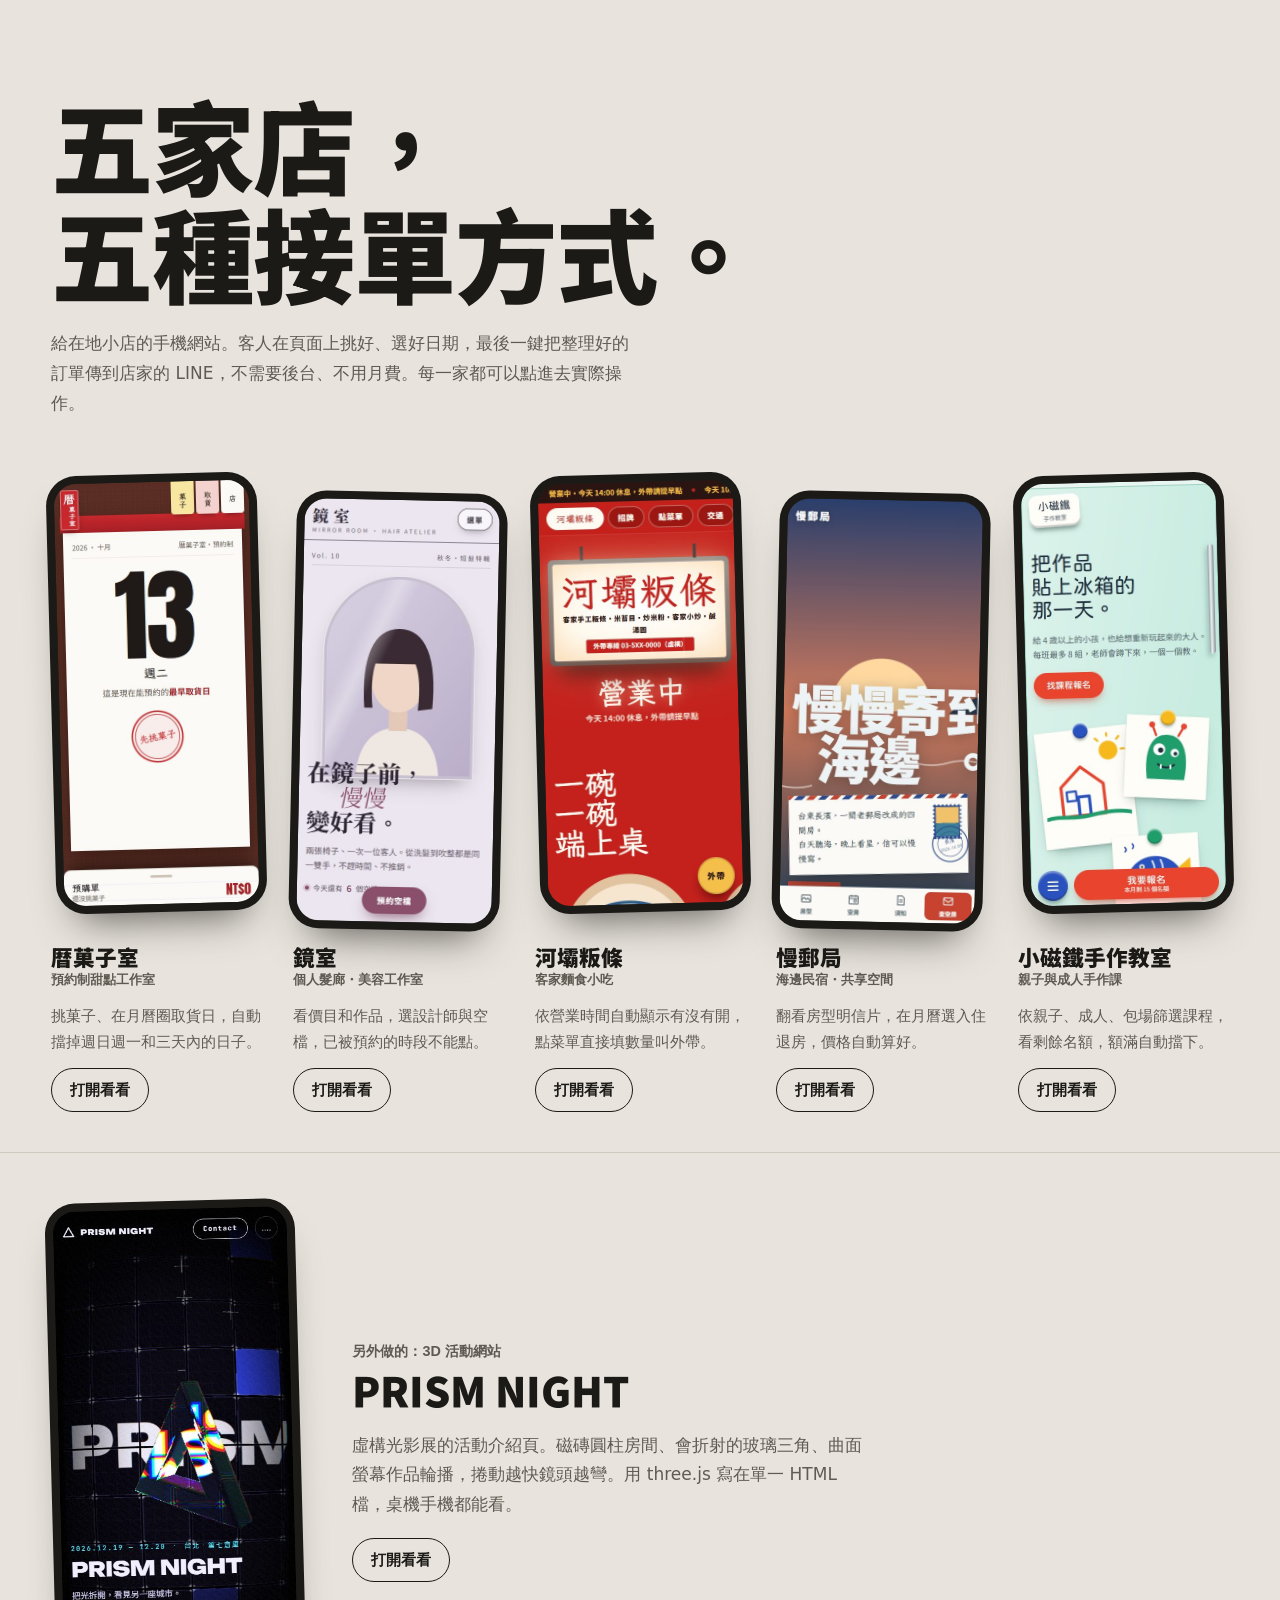
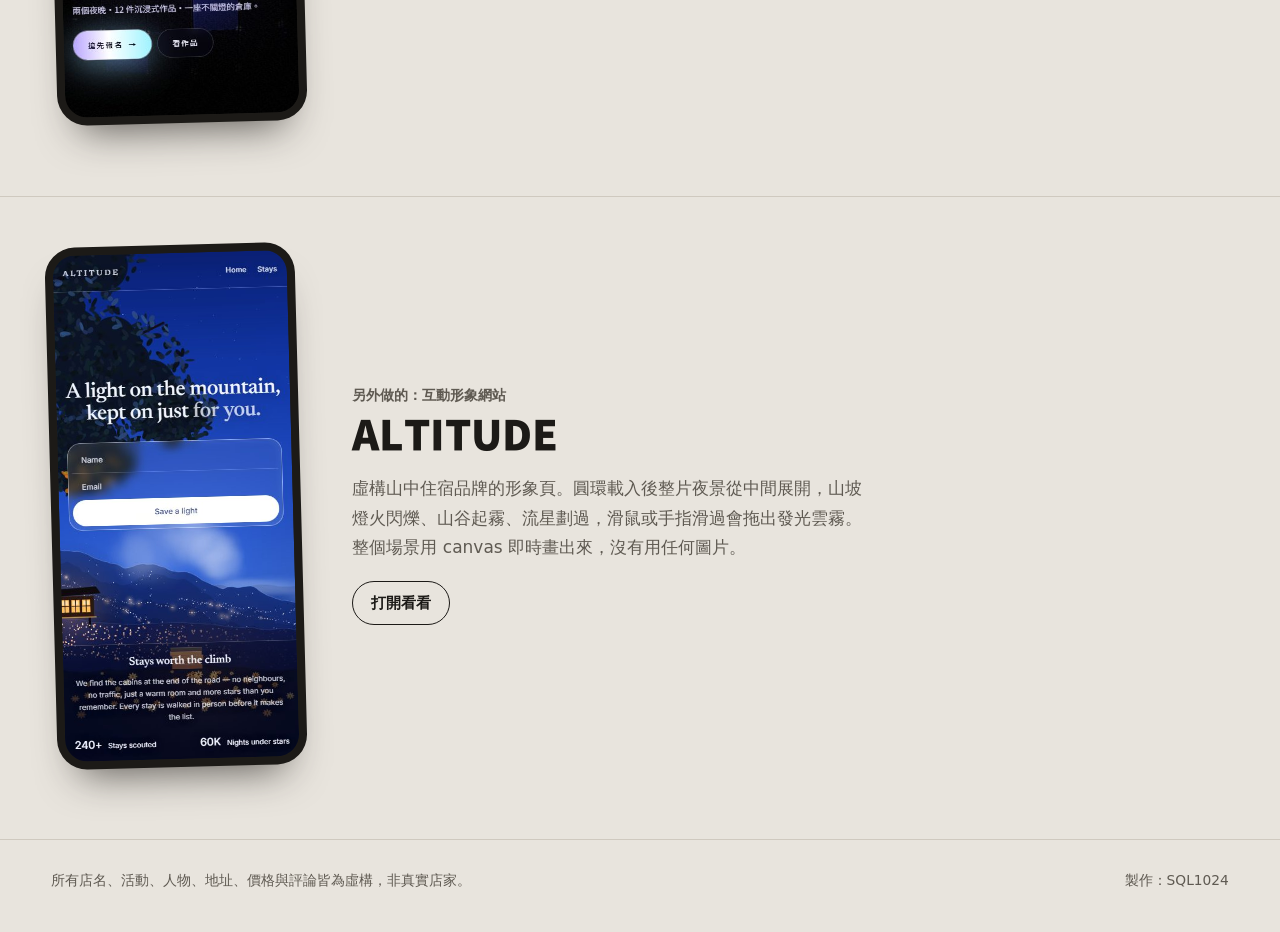
==== index.html @ cd65bedf "List ALTITUDE in portfolio and README Co-Authored-By: Claude Opus 5.5 <noreply@anthropic.com>" ====
<!doctype html>
<html lang="zh-Hant-TW">
<head>
<meta charset="utf-8">
<meta name="viewport" content="width=device-width, initial-scale=1, viewport-fit=cover">
<title>小店網站範例｜SQL1024</title>
<meta name="description" content="五家虛構小店的手機網站範例：甜點預購、髮廊預約、小吃外帶、民宿訂房、手作報名，最後都接到 LINE。">
<meta name="theme-color" content="#e8e4dd">
<link rel="preconnect" href="https://fonts.googleapis.com">
<link rel="preconnect" href="https://fonts.gstatic.com" crossorigin>
<link href="https://fonts.googleapis.com/css2?family=Chiron+Hei+HK:wght@500;900&family=Noto+Sans+TC:wght@400;700&display=swap" rel="stylesheet">
<style>
  :root { --desk: #e8e4dd; --ink: #1c1a17; --soft: #5f5a52; --line: #cfc9bf; --gutter: clamp(16px, 4vw, 56px); }
  [hidden] { display: none !important; }
  *, *::before, *::after { box-sizing: border-box; }
  html { -webkit-text-size-adjust: 100%; }
  body { margin: 0; background: var(--desk); color: var(--ink); font: clamp(15px, 1rem + .15vw, 17px)/1.75 "Noto Sans TC", system-ui, sans-serif; overflow-x: hidden; }
  ::selection { background: var(--ink); color: var(--desk); }
  :focus-visible { outline: 3px solid var(--ink); outline-offset: 4px; }
  header { padding: clamp(40px, 8vw, 96px) var(--gutter) clamp(28px, 4vw, 48px); max-width: 1400px; margin: 0 auto; }
  h1 { font-family: "Chiron Hei HK", "Noto Sans TC", sans-serif; font-weight: 900; font-size: clamp(2.6rem, 9vw, 6.4rem); line-height: 1.05; margin: 0; letter-spacing: -.01em; text-wrap: balance; }
  header p { margin: 18px 0 0; max-width: 34em; color: var(--soft); }
  .row { list-style: none; margin: 0; padding: 8px var(--gutter) 40px; display: flex; gap: clamp(18px, 2.4vw, 32px); overflow-x: auto; scroll-snap-type: x mandatory; scroll-padding-inline: var(--gutter); overscroll-behavior-x: contain; scrollbar-width: thin; scrollbar-color: var(--soft) transparent; }
  @media (min-width: 1240px) { .row { max-width: 1400px; margin: 0 auto; overflow: visible; } }
  .shop { flex: 0 0 min(72vw, 250px); scroll-snap-align: start; display: grid; gap: 14px; align-content: start; }
  @media (min-width: 1240px) { .shop { flex: 1 1 0; } }
  .phone { display: block; border-radius: 30px; padding: 8px; background: var(--ink); box-shadow: 0 26px 40px -22px rgba(28,26,23,.7); transition: transform .5s cubic-bezier(.16,1,.3,1); }
  .phone img { display: block; width: 100%; height: auto; aspect-ratio: 390 / 844; border-radius: 22px; }
  .shop:nth-child(odd) .phone { transform: rotate(-1.5deg); }
  .shop:nth-child(even) .phone { transform: rotate(1.2deg) translateY(18px); }
  .phone:hover, .phone:focus-visible { transform: rotate(0) translateY(-6px); }
  .shop h2 { font-family: "Chiron Hei HK", "Noto Sans TC", sans-serif; font-weight: 900; font-size: 1.35rem; margin: 18px 0 0; line-height: 1.3; }
  .shop h2 small { display: block; font-family: "Noto Sans TC", sans-serif; font-weight: 700; font-size: .8rem; color: var(--soft); }
  .shop p { margin: 0; color: var(--soft); font-size: .92rem; }
  .open { justify-self: start; min-height: 44px; display: inline-flex; align-items: center; padding: 0 18px; border-radius: 999px; border: 1.5px solid var(--ink); color: var(--ink); text-decoration: none; font-weight: 700; font-size: .92rem; transition: background-color .2s, color .2s; }
  .open:hover { background: var(--ink); color: var(--desk); }
  .extra { max-width: 1400px; margin: 0 auto; padding: clamp(24px, 4vw, 48px) var(--gutter) clamp(40px, 6vw, 72px); border-top: 1px solid var(--line); display: grid; grid-template-columns: min(72vw, 250px) 1fr; gap: clamp(20px, 4vw, 56px); align-items: center; }
  .extra .phone { transform: rotate(-1.5deg); }
  .extra h2 { font-family: "Chiron Hei HK", "Noto Sans TC", sans-serif; font-weight: 900; font-size: clamp(1.6rem, 4vw, 2.6rem); line-height: 1.2; margin: 0 0 14px; }
  .extra h2 small { display: block; font-family: "Noto Sans TC", sans-serif; font-weight: 700; font-size: .9rem; color: var(--soft); margin-bottom: 6px; }
  .extra p { margin: 0 0 18px; max-width: 30em; color: var(--soft); }
  @media (max-width: 640px) { .extra { grid-template-columns: 1fr; } .extra .phone { max-width: 250px; } }
  footer { max-width: 1400px; margin: 0 auto; padding: 28px var(--gutter) 40px; border-top: 1px solid var(--line); display: flex; flex-wrap: wrap; justify-content: space-between; gap: 8px 24px; color: var(--soft); font-size: .86rem; }
  @media (prefers-reduced-motion: reduce) { .phone { transition: none; } }
</style>
</head>
<body>
<header>
  <h1>五家店，<br>五種接單方式。</h1>
  <p>給在地小店的手機網站。客人在頁面上挑好、選好日期，最後一鍵把整理好的訂單傳到店家的 LINE，不需要後台、不用月費。每一家都可以點進去實際操作。</p>
</header>

<main>
  <ul class="row">
    <li class="shop">
      <a class="phone" href="01-dessert/" aria-label="打開 暦菓子室 甜點預購"><img src="assets/01-dessert.jpg" alt="暦菓子室手機版首頁：撕頁日曆上寫著最早可取貨日" width="390" height="844" loading="lazy"></a>
      <h2>暦菓子室<small>預約制甜點工作室</small></h2>
      <p>挑菓子、在月曆圈取貨日，自動擋掉週日週一和三天內的日子。</p>
      <a class="open" href="01-dessert/">打開看看</a>
    </li>
    <li class="shop">
      <a class="phone" href="02-salon/" aria-label="打開 鏡室 髮廊預約"><img src="assets/02-salon.jpg" alt="鏡室手機版首頁：拱形鏡框裡的髮型插畫與宋體標題" width="390" height="844" loading="lazy"></a>
      <h2>鏡室<small>個人髮廊・美容工作室</small></h2>
      <p>看價目和作品，選設計師與空檔，已被預約的時段不能點。</p>
      <a class="open" href="02-salon/">打開看看</a>
    </li>
    <li class="shop">
      <a class="phone" href="03-hakka-noodles/" aria-label="打開 河壩粄條 小吃外帶"><img src="assets/03-hakka-noodles.jpg" alt="河壩粄條手機版首頁：燈箱招牌與大大的營業中" width="390" height="844" loading="lazy"></a>
      <h2>河壩粄條<small>客家麵食小吃</small></h2>
      <p>依營業時間自動顯示有沒有開，點菜單直接填數量叫外帶。</p>
      <a class="open" href="03-hakka-noodles/">打開看看</a>
    </li>
    <li class="shop">
      <a class="phone" href="04-guesthouse/" aria-label="打開 慢郵局 民宿訂房"><img src="assets/04-guesthouse.jpg" alt="慢郵局手機版首頁：海邊黃昏與巨大的標題字" width="390" height="844" loading="lazy"></a>
      <h2>慢郵局<small>海邊民宿・共享空間</small></h2>
      <p>翻看房型明信片，在月曆選入住退房，價格自動算好。</p>
      <a class="open" href="04-guesthouse/">打開看看</a>
    </li>
    <li class="shop">
      <a class="phone" href="05-craft-studio/" aria-label="打開 小磁鐵手作教室 課程報名"><img src="assets/05-craft-studio.jpg" alt="小磁鐵手作教室手機版首頁：冰箱門上的小孩畫作" width="390" height="844" loading="lazy"></a>
      <h2>小磁鐵手作教室<small>親子與成人手作課</small></h2>
      <p>依親子、成人、包場篩選課程，看剩餘名額，額滿自動擋下。</p>
      <a class="open" href="05-craft-studio/">打開看看</a>
    </li>
  </ul>
  <section class="extra">
    <a class="phone" href="06-prism-night/" aria-label="打開 PRISM NIGHT 3D 活動網站"><img src="assets/06-prism-night.jpg" alt="PRISM NIGHT 手機版首頁：磁磚牆上的巨大 PRISM 字與玻璃三角" width="390" height="844" loading="lazy"></a>
    <div>
      <h2><small>另外做的：3D 活動網站</small>PRISM NIGHT</h2>
      <p>虛構光影展的活動介紹頁。磁磚圓柱房間、會折射的玻璃三角、曲面螢幕作品輪播，捲動越快鏡頭越彎。用 three.js 寫在單一 HTML 檔，桌機手機都能看。</p>
      <a class="open" href="06-prism-night/">打開看看</a>
    </div>
  </section>
  <section class="extra">
    <a class="phone" href="07-altitude/" aria-label="打開 ALTITUDE 山中住宿網站"><img src="assets/07-altitude.jpg" alt="ALTITUDE 手機版首頁：藍色夜空下的群山、樹下亮燈的小木屋與襯線大標" width="390" height="844" loading="lazy"></a>
    <div>
      <h2><small>另外做的：互動形象網站</small>ALTITUDE</h2>
      <p>虛構山中住宿品牌的形象頁。圓環載入後整片夜景從中間展開，山坡燈火閃爍、山谷起霧、流星劃過，滑鼠或手指滑過會拖出發光雲霧。整個場景用 canvas 即時畫出來，沒有用任何圖片。</p>
      <a class="open" href="07-altitude/">打開看看</a>
    </div>
  </section>
</main>

<footer>
  <span>所有店名、活動、人物、地址、價格與評論皆為虛構，非真實店家。</span>
  <span>製作：SQL1024</span>
</footer>
</body>
</html>
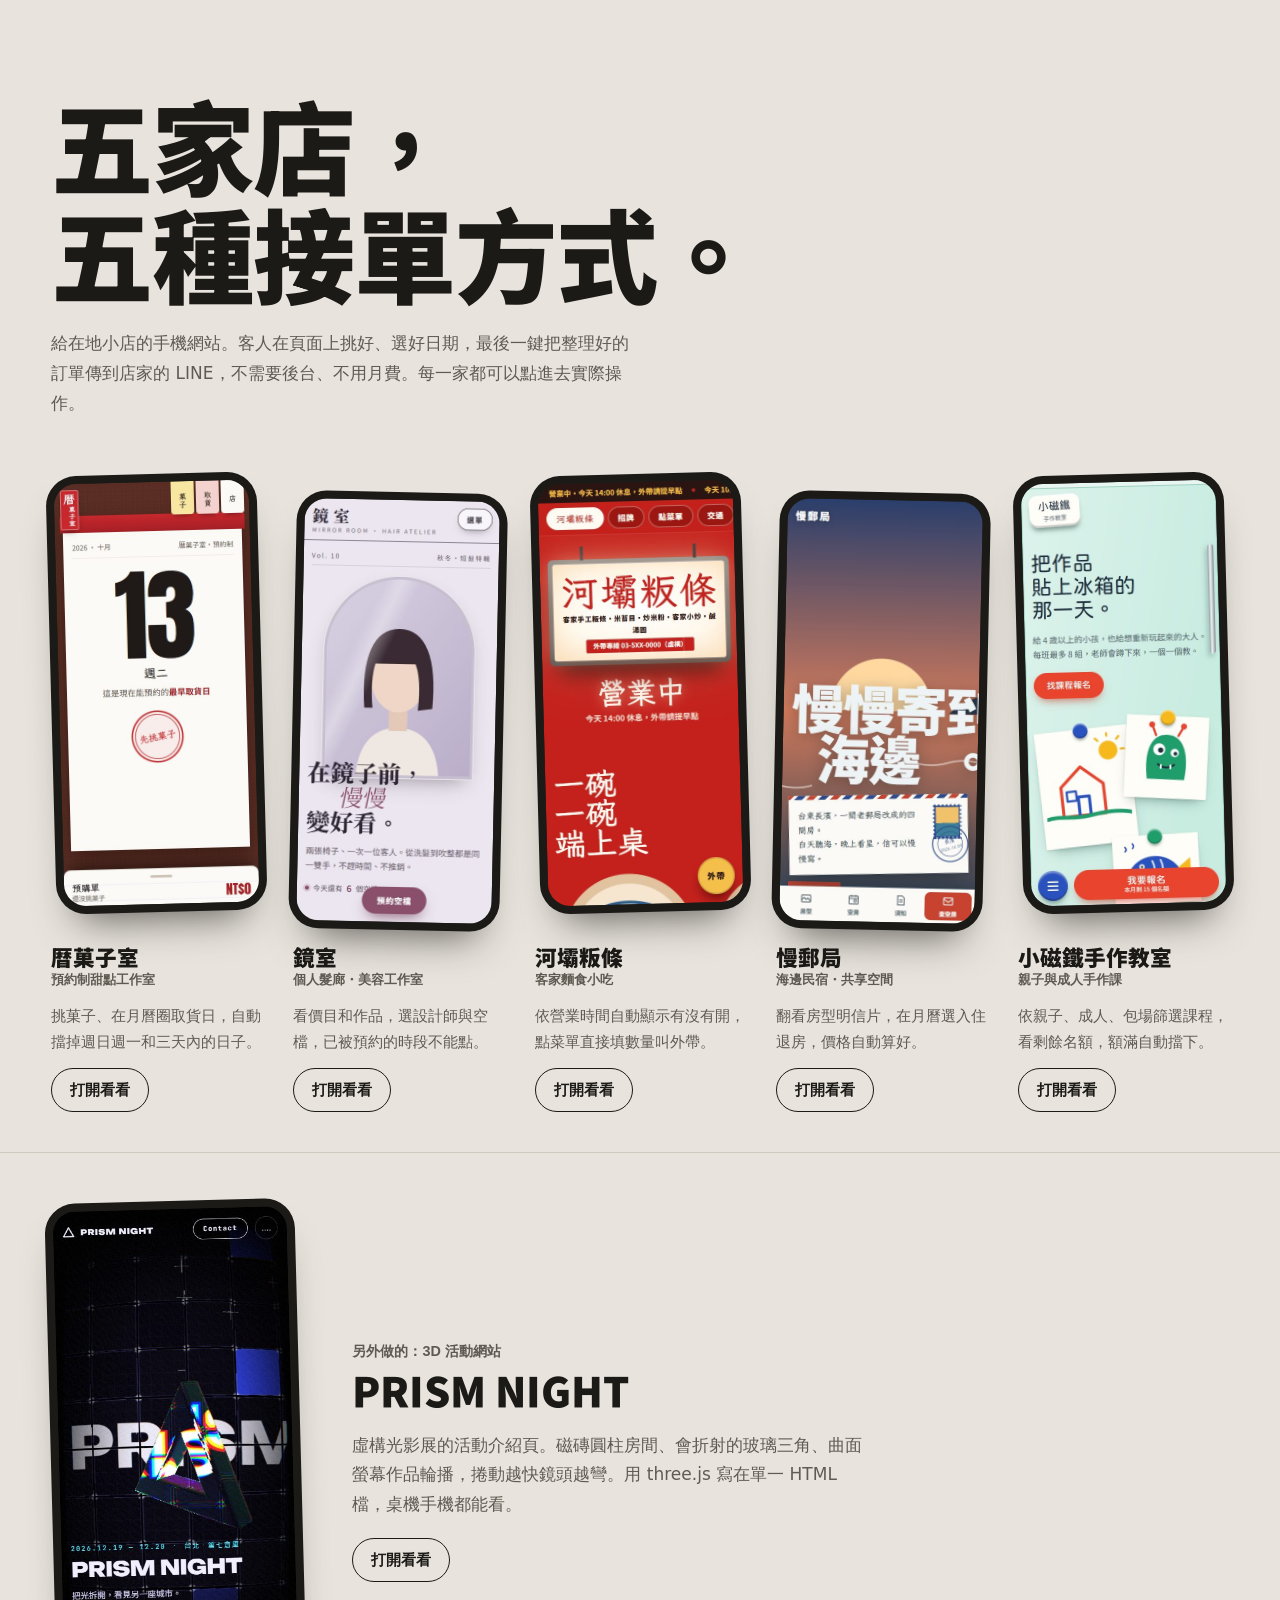
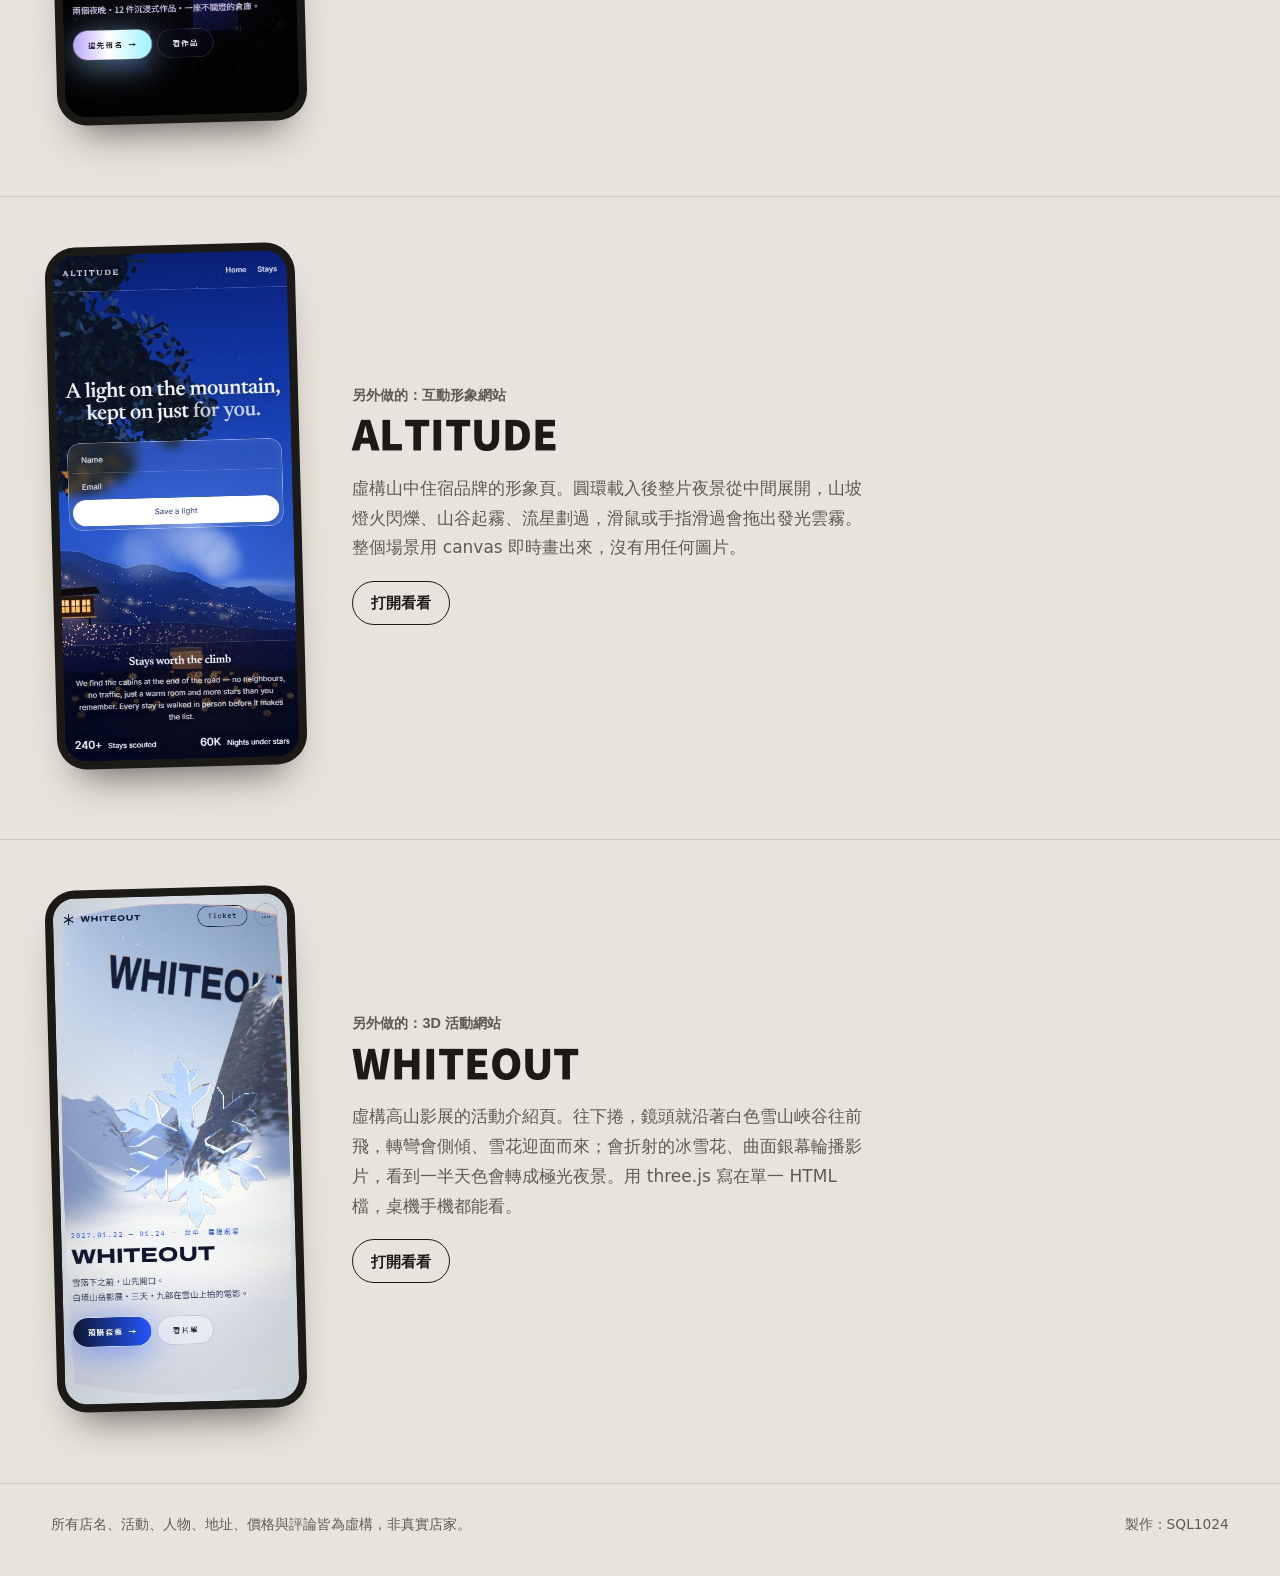
==== commit 84a79b40: "List WHITEOUT in portfolio and README Co-Authored-By: Claude Opus 5.5 <noreply@anthropic.com>" ====
--- a/index.html
+++ b/index.html
@@ -99,6 +99,14 @@
       <a class="open" href="07-altitude/">打開看看</a>
     </div>
   </section>
+  <section class="extra">
+    <a class="phone" href="08-whiteout/" aria-label="打開 WHITEOUT 3D 影展網站"><img src="assets/08-whiteout.jpg" alt="WHITEOUT 手機版首頁：白色雪山峽谷、天空上的巨大 WHITEOUT 字與冰雪花" width="390" height="844" loading="lazy"></a>
+    <div>
+      <h2><small>另外做的：3D 活動網站</small>WHITEOUT</h2>
+      <p>虛構高山影展的活動介紹頁。往下捲，鏡頭就沿著白色雪山峽谷往前飛，轉彎會側傾、雪花迎面而來；會折射的冰雪花、曲面銀幕輪播影片，看到一半天色會轉成極光夜景。用 three.js 寫在單一 HTML 檔，桌機手機都能看。</p>
+      <a class="open" href="08-whiteout/">打開看看</a>
+    </div>
+  </section>
 </main>
 
 <footer>
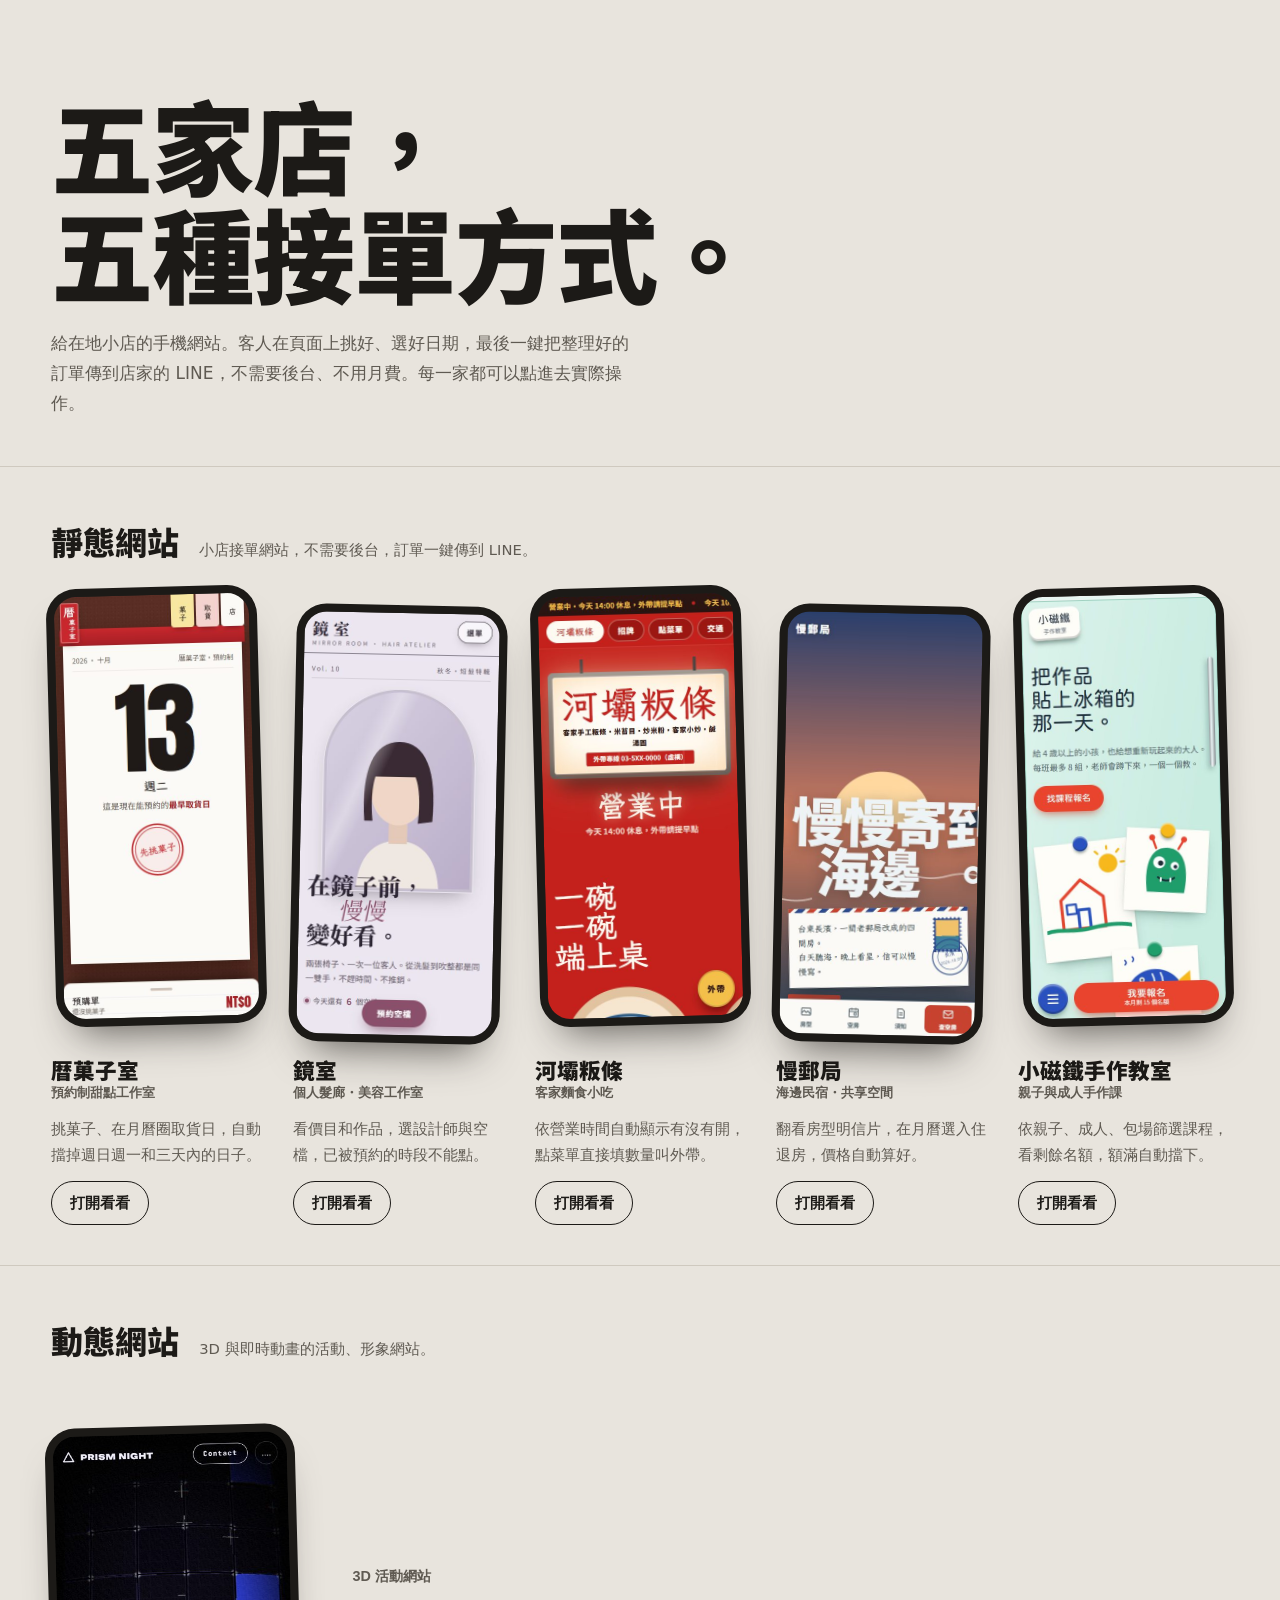
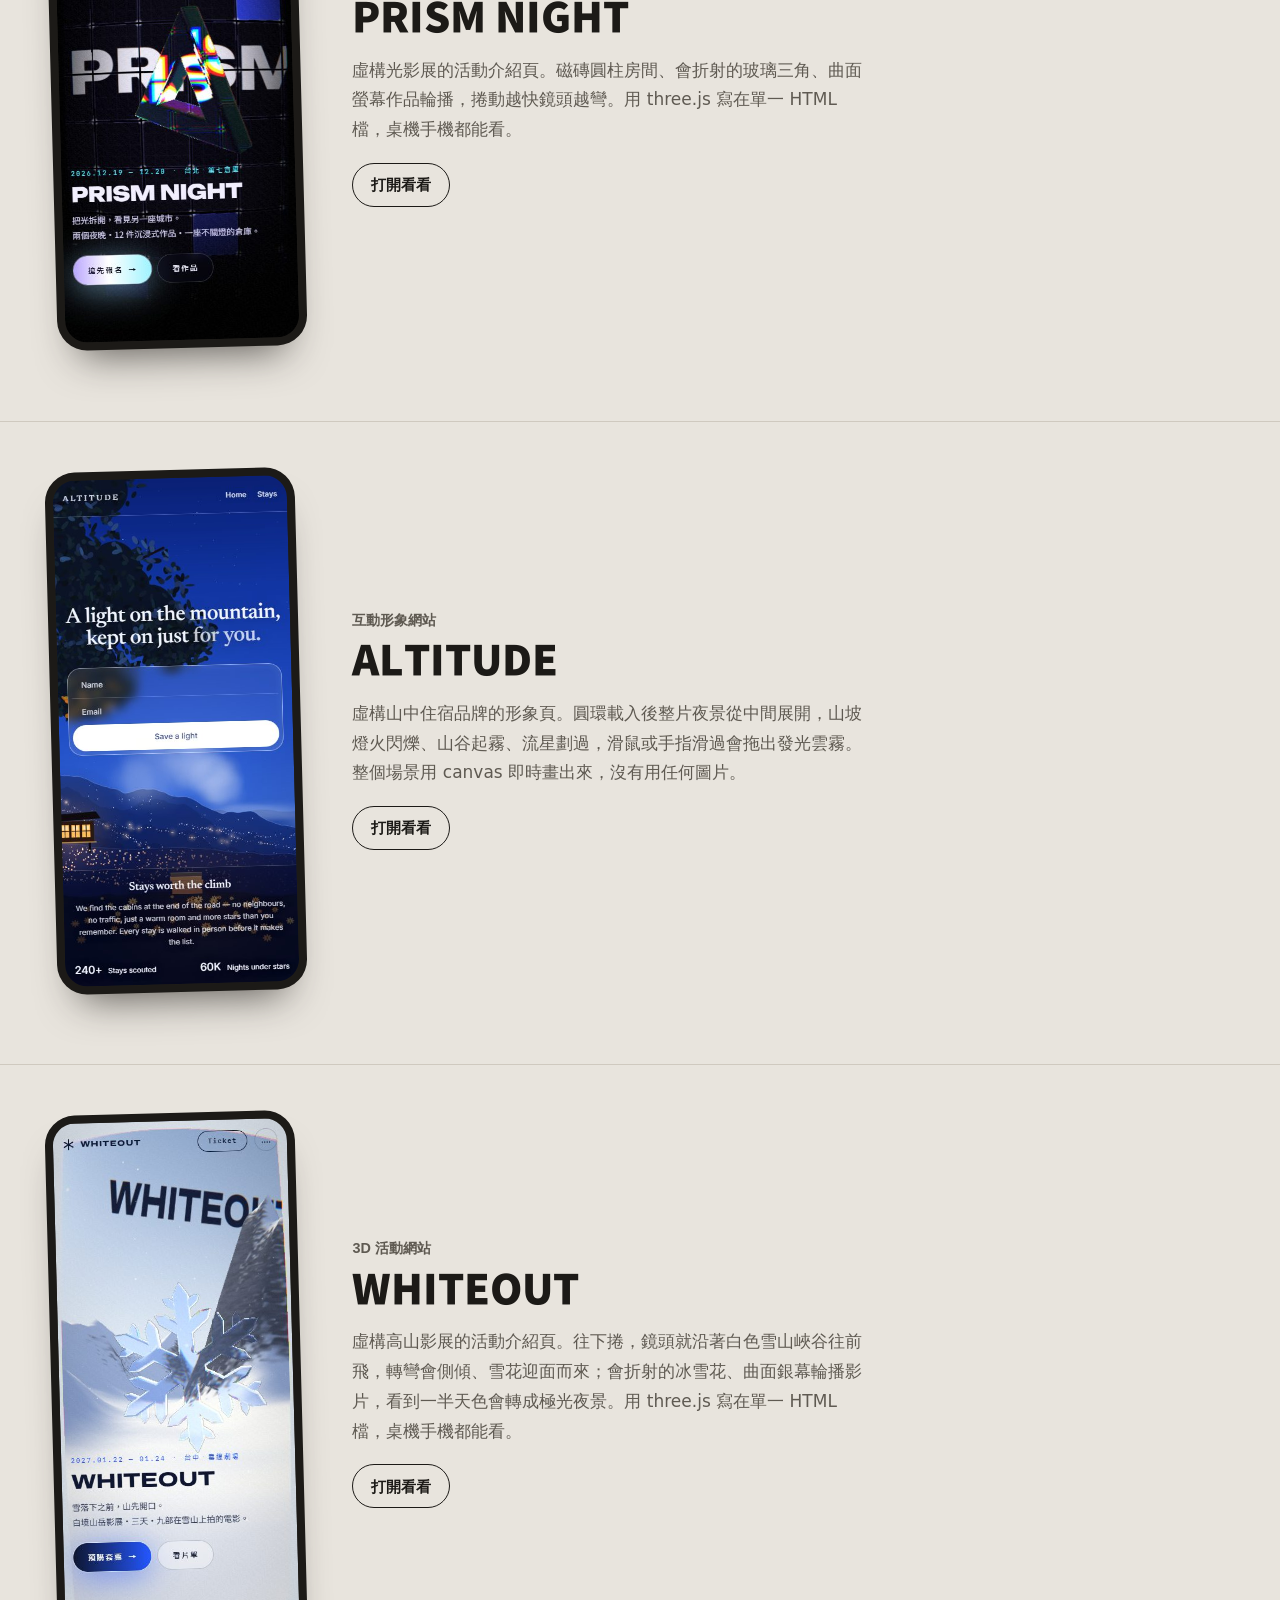
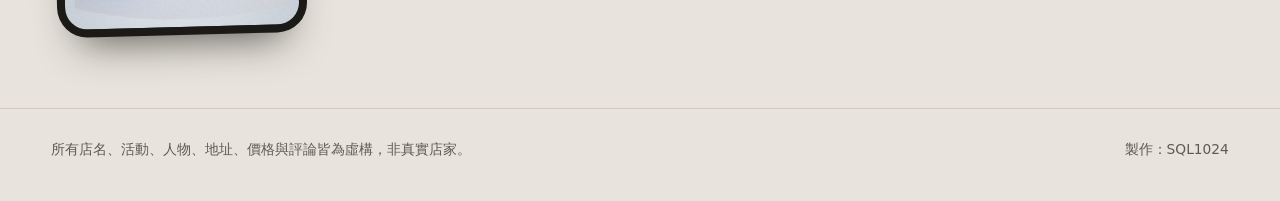
==== commit 99605c70: "Split portfolio into static and dynamic sections Co-Authored-By: Claude Opus 5.5 <noreply@anthropic." ====
--- a/index.html
+++ b/index.html
@@ -40,6 +40,10 @@
   .extra h2 small { display: block; font-family: "Noto Sans TC", sans-serif; font-weight: 700; font-size: .9rem; color: var(--soft); margin-bottom: 6px; }
   .extra p { margin: 0 0 18px; max-width: 30em; color: var(--soft); }
   @media (max-width: 640px) { .extra { grid-template-columns: 1fr; } .extra .phone { max-width: 250px; } }
+  .group { max-width: 1400px; margin: 0 auto; padding: clamp(24px, 4vw, 48px) var(--gutter) 8px; border-top: 1px solid var(--line); display: flex; flex-wrap: wrap; align-items: baseline; gap: 4px 20px; }
+  .group h2 { font-family: "Chiron Hei HK", "Noto Sans TC", sans-serif; font-weight: 900; font-size: clamp(1.4rem, 3vw, 2rem); margin: 0; }
+  .group p { margin: 0; color: var(--soft); font-size: .92rem; }
+  .group + .extra { border-top: 0; }
   footer { max-width: 1400px; margin: 0 auto; padding: 28px var(--gutter) 40px; border-top: 1px solid var(--line); display: flex; flex-wrap: wrap; justify-content: space-between; gap: 8px 24px; color: var(--soft); font-size: .86rem; }
   @media (prefers-reduced-motion: reduce) { .phone { transition: none; } }
 </style>
@@ -51,6 +55,10 @@
 </header>
 
 <main>
+  <div class="group">
+    <h2>靜態網站</h2>
+    <p>小店接單網站，不需要後台，訂單一鍵傳到 LINE。</p>
+  </div>
   <ul class="row">
     <li class="shop">
       <a class="phone" href="01-dessert/" aria-label="打開 暦菓子室 甜點預購"><img src="assets/01-dessert.jpg" alt="暦菓子室手機版首頁：撕頁日曆上寫著最早可取貨日" width="390" height="844" loading="lazy"></a>
@@ -83,10 +91,14 @@
       <a class="open" href="05-craft-studio/">打開看看</a>
     </li>
   </ul>
+  <div class="group">
+    <h2>動態網站</h2>
+    <p>3D 與即時動畫的活動、形象網站。</p>
+  </div>
   <section class="extra">
     <a class="phone" href="06-prism-night/" aria-label="打開 PRISM NIGHT 3D 活動網站"><img src="assets/06-prism-night.jpg" alt="PRISM NIGHT 手機版首頁：磁磚牆上的巨大 PRISM 字與玻璃三角" width="390" height="844" loading="lazy"></a>
     <div>
-      <h2><small>另外做的：3D 活動網站</small>PRISM NIGHT</h2>
+      <h2><small>3D 活動網站</small>PRISM NIGHT</h2>
       <p>虛構光影展的活動介紹頁。磁磚圓柱房間、會折射的玻璃三角、曲面螢幕作品輪播，捲動越快鏡頭越彎。用 three.js 寫在單一 HTML 檔，桌機手機都能看。</p>
       <a class="open" href="06-prism-night/">打開看看</a>
     </div>
@@ -94,7 +106,7 @@
   <section class="extra">
     <a class="phone" href="07-altitude/" aria-label="打開 ALTITUDE 山中住宿網站"><img src="assets/07-altitude.jpg" alt="ALTITUDE 手機版首頁：藍色夜空下的群山、樹下亮燈的小木屋與襯線大標" width="390" height="844" loading="lazy"></a>
     <div>
-      <h2><small>另外做的：互動形象網站</small>ALTITUDE</h2>
+      <h2><small>互動形象網站</small>ALTITUDE</h2>
       <p>虛構山中住宿品牌的形象頁。圓環載入後整片夜景從中間展開，山坡燈火閃爍、山谷起霧、流星劃過，滑鼠或手指滑過會拖出發光雲霧。整個場景用 canvas 即時畫出來，沒有用任何圖片。</p>
       <a class="open" href="07-altitude/">打開看看</a>
     </div>
@@ -102,7 +114,7 @@
   <section class="extra">
     <a class="phone" href="08-whiteout/" aria-label="打開 WHITEOUT 3D 影展網站"><img src="assets/08-whiteout.jpg" alt="WHITEOUT 手機版首頁：白色雪山峽谷、天空上的巨大 WHITEOUT 字與冰雪花" width="390" height="844" loading="lazy"></a>
     <div>
-      <h2><small>另外做的：3D 活動網站</small>WHITEOUT</h2>
+      <h2><small>3D 活動網站</small>WHITEOUT</h2>
       <p>虛構高山影展的活動介紹頁。往下捲，鏡頭就沿著白色雪山峽谷往前飛，轉彎會側傾、雪花迎面而來；會折射的冰雪花、曲面銀幕輪播影片，看到一半天色會轉成極光夜景。用 three.js 寫在單一 HTML 檔，桌機手機都能看。</p>
       <a class="open" href="08-whiteout/">打開看看</a>
     </div>
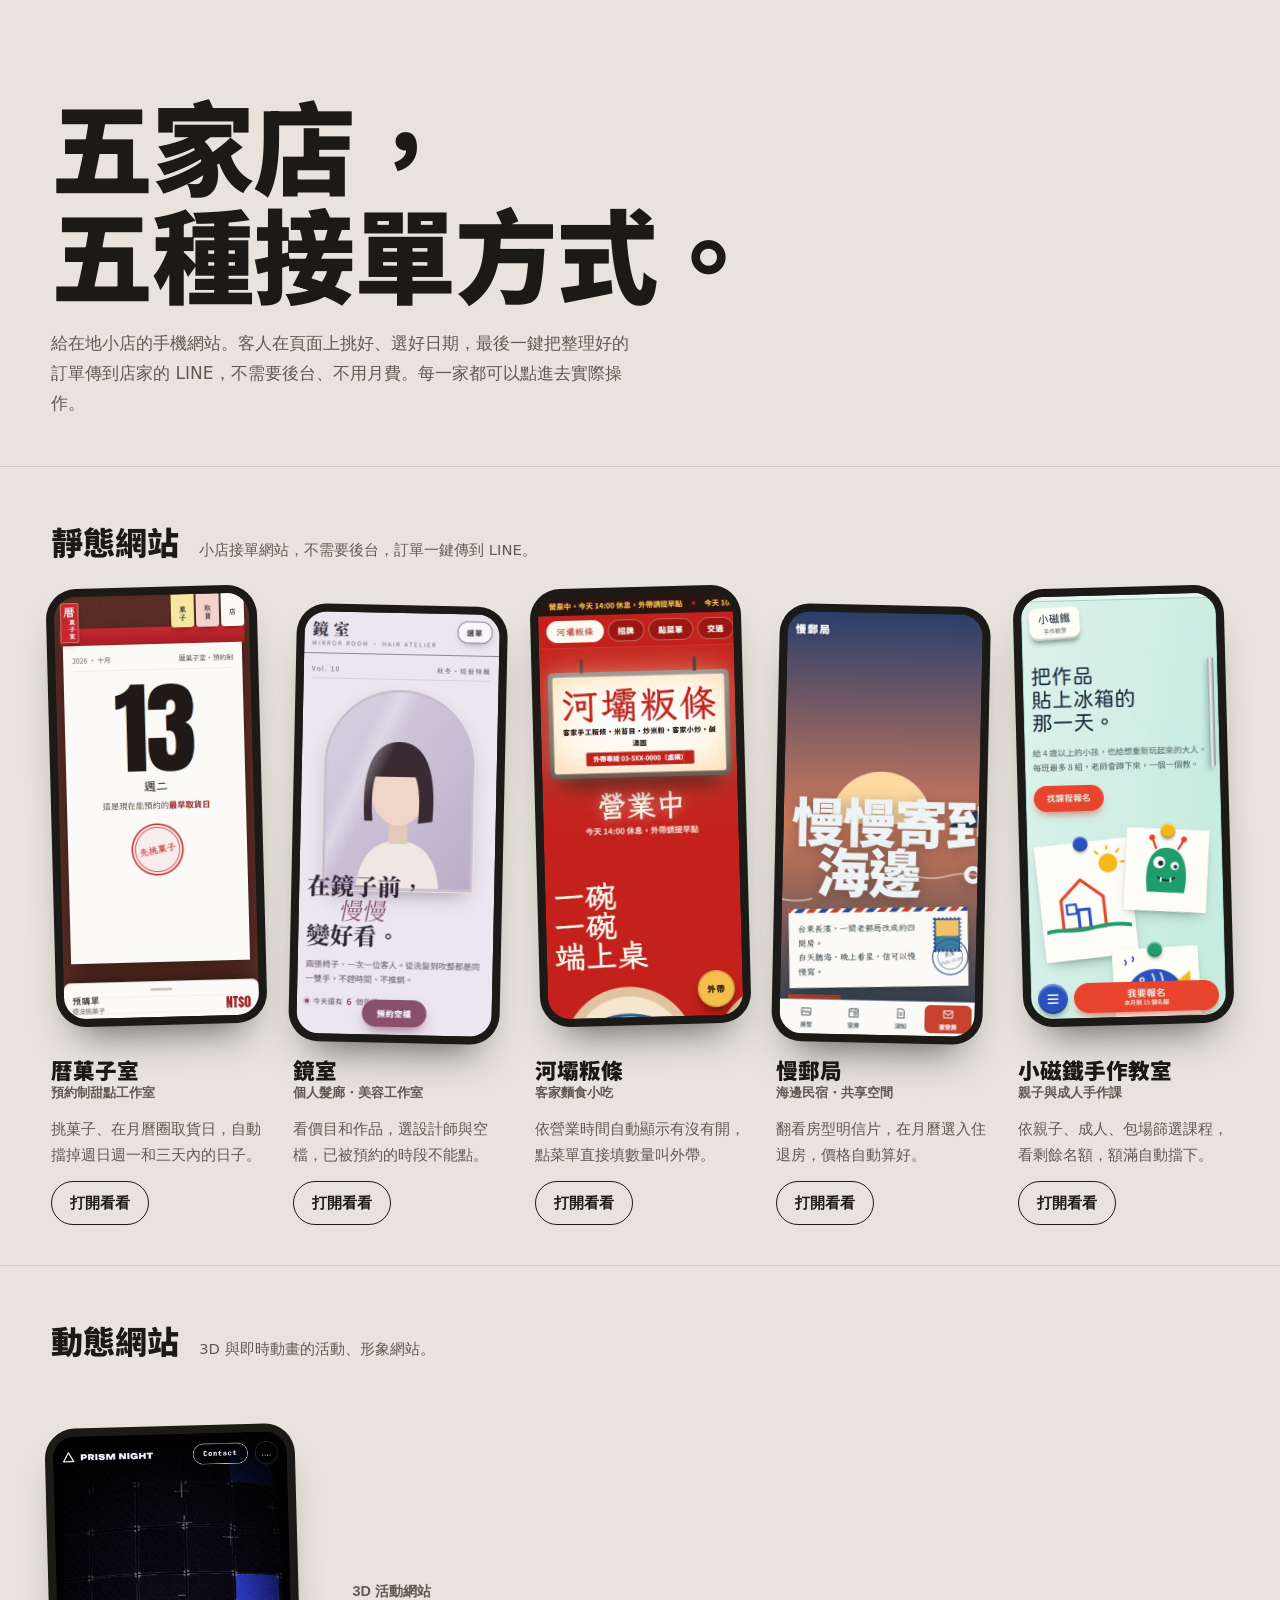
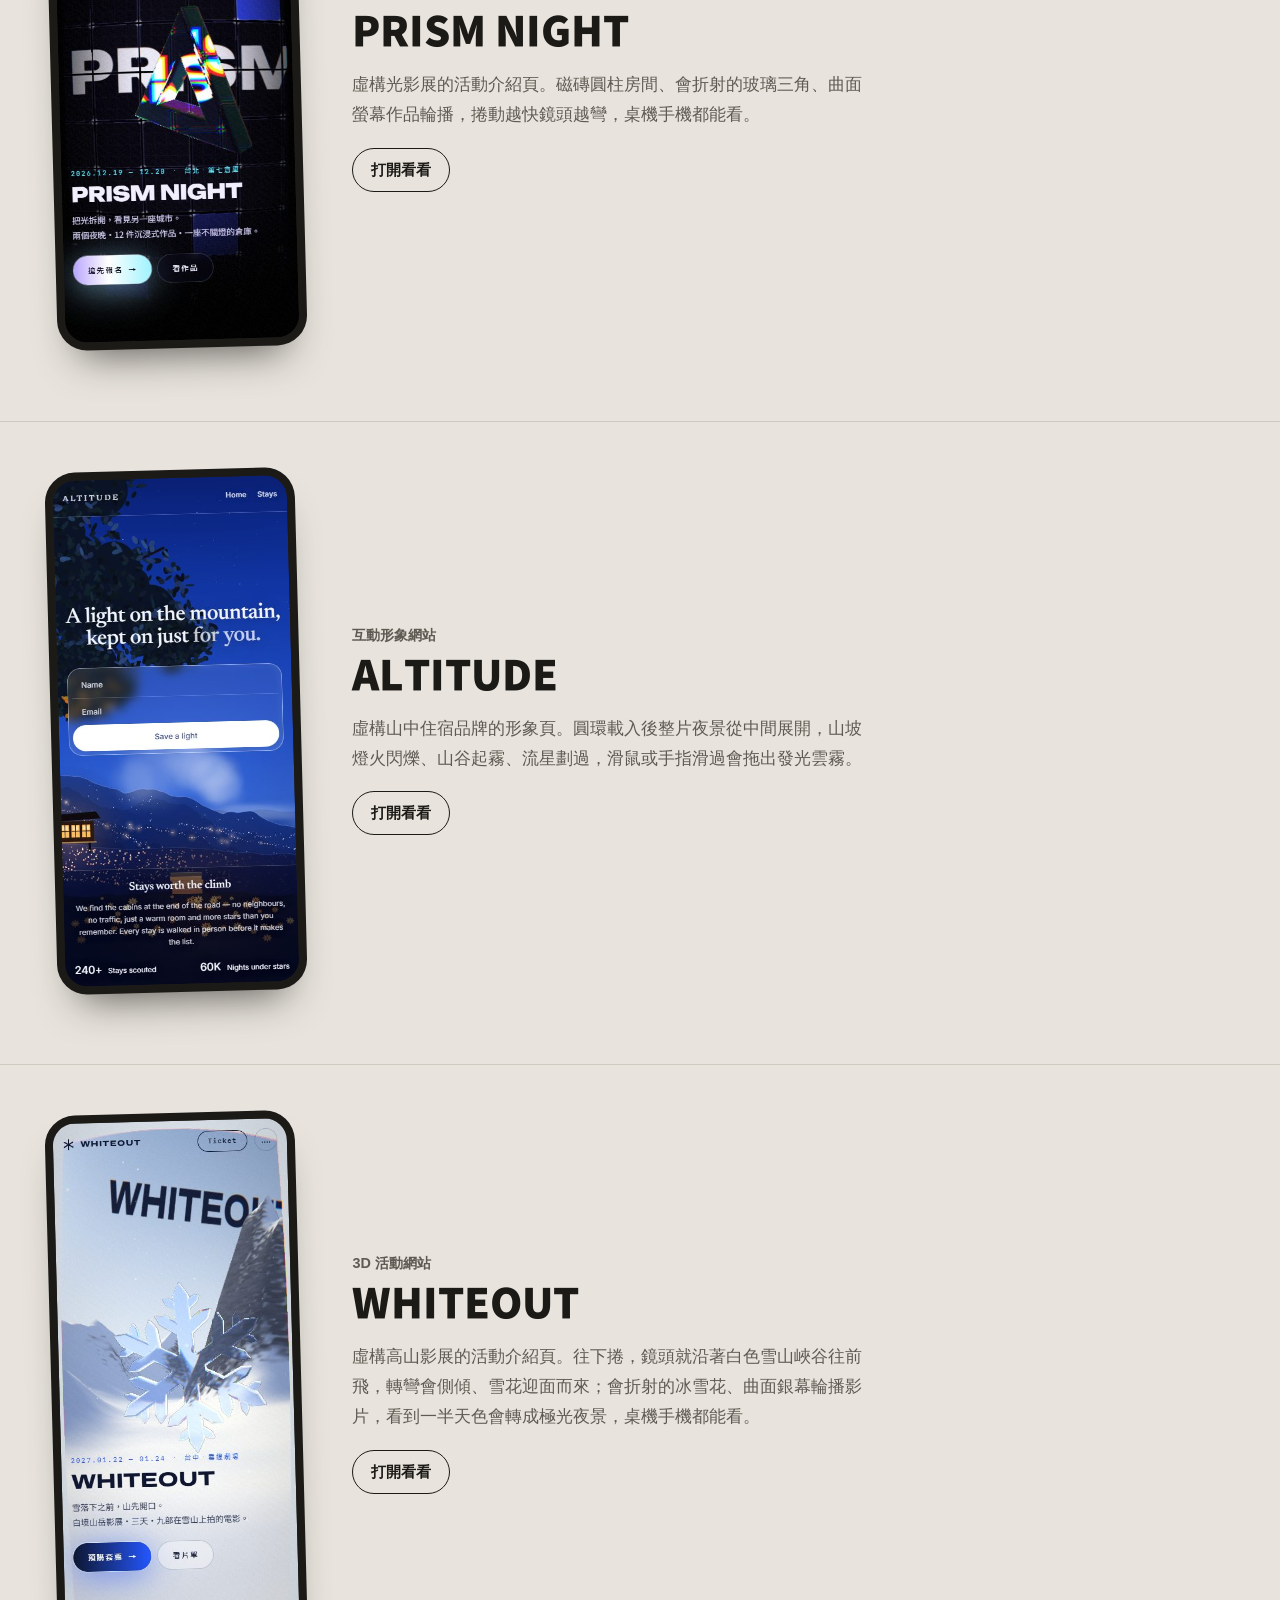
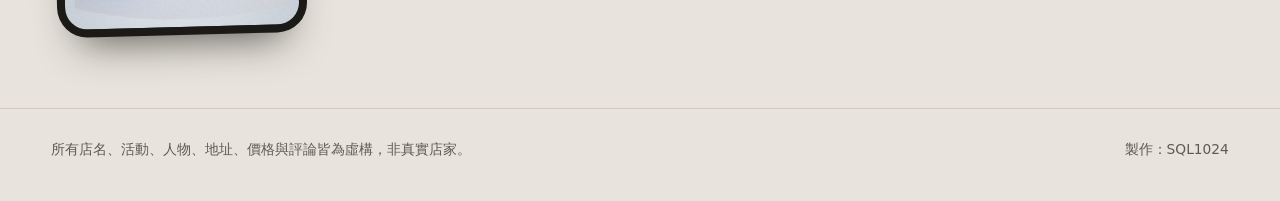
==== commit 3d4509d3: "Drop tech-stack mentions from portfolio descriptions Co-Authored-By: Claude Opus 5.5 <noreply@anthro" ====
--- a/index.html
+++ b/index.html
@@ -99,7 +99,7 @@
     <a class="phone" href="06-prism-night/" aria-label="打開 PRISM NIGHT 3D 活動網站"><img src="assets/06-prism-night.jpg" alt="PRISM NIGHT 手機版首頁：磁磚牆上的巨大 PRISM 字與玻璃三角" width="390" height="844" loading="lazy"></a>
     <div>
       <h2><small>3D 活動網站</small>PRISM NIGHT</h2>
-      <p>虛構光影展的活動介紹頁。磁磚圓柱房間、會折射的玻璃三角、曲面螢幕作品輪播，捲動越快鏡頭越彎。用 three.js 寫在單一 HTML 檔，桌機手機都能看。</p>
+      <p>虛構光影展的活動介紹頁。磁磚圓柱房間、會折射的玻璃三角、曲面螢幕作品輪播，捲動越快鏡頭越彎，桌機手機都能看。</p>
       <a class="open" href="06-prism-night/">打開看看</a>
     </div>
   </section>
@@ -107,7 +107,7 @@
     <a class="phone" href="07-altitude/" aria-label="打開 ALTITUDE 山中住宿網站"><img src="assets/07-altitude.jpg" alt="ALTITUDE 手機版首頁：藍色夜空下的群山、樹下亮燈的小木屋與襯線大標" width="390" height="844" loading="lazy"></a>
     <div>
       <h2><small>互動形象網站</small>ALTITUDE</h2>
-      <p>虛構山中住宿品牌的形象頁。圓環載入後整片夜景從中間展開，山坡燈火閃爍、山谷起霧、流星劃過，滑鼠或手指滑過會拖出發光雲霧。整個場景用 canvas 即時畫出來，沒有用任何圖片。</p>
+      <p>虛構山中住宿品牌的形象頁。圓環載入後整片夜景從中間展開，山坡燈火閃爍、山谷起霧、流星劃過，滑鼠或手指滑過會拖出發光雲霧。</p>
       <a class="open" href="07-altitude/">打開看看</a>
     </div>
   </section>
@@ -115,7 +115,7 @@
     <a class="phone" href="08-whiteout/" aria-label="打開 WHITEOUT 3D 影展網站"><img src="assets/08-whiteout.jpg" alt="WHITEOUT 手機版首頁：白色雪山峽谷、天空上的巨大 WHITEOUT 字與冰雪花" width="390" height="844" loading="lazy"></a>
     <div>
       <h2><small>3D 活動網站</small>WHITEOUT</h2>
-      <p>虛構高山影展的活動介紹頁。往下捲，鏡頭就沿著白色雪山峽谷往前飛，轉彎會側傾、雪花迎面而來；會折射的冰雪花、曲面銀幕輪播影片，看到一半天色會轉成極光夜景。用 three.js 寫在單一 HTML 檔，桌機手機都能看。</p>
+      <p>虛構高山影展的活動介紹頁。往下捲，鏡頭就沿著白色雪山峽谷往前飛，轉彎會側傾、雪花迎面而來；會折射的冰雪花、曲面銀幕輪播影片，看到一半天色會轉成極光夜景，桌機手機都能看。</p>
       <a class="open" href="08-whiteout/">打開看看</a>
     </div>
   </section>
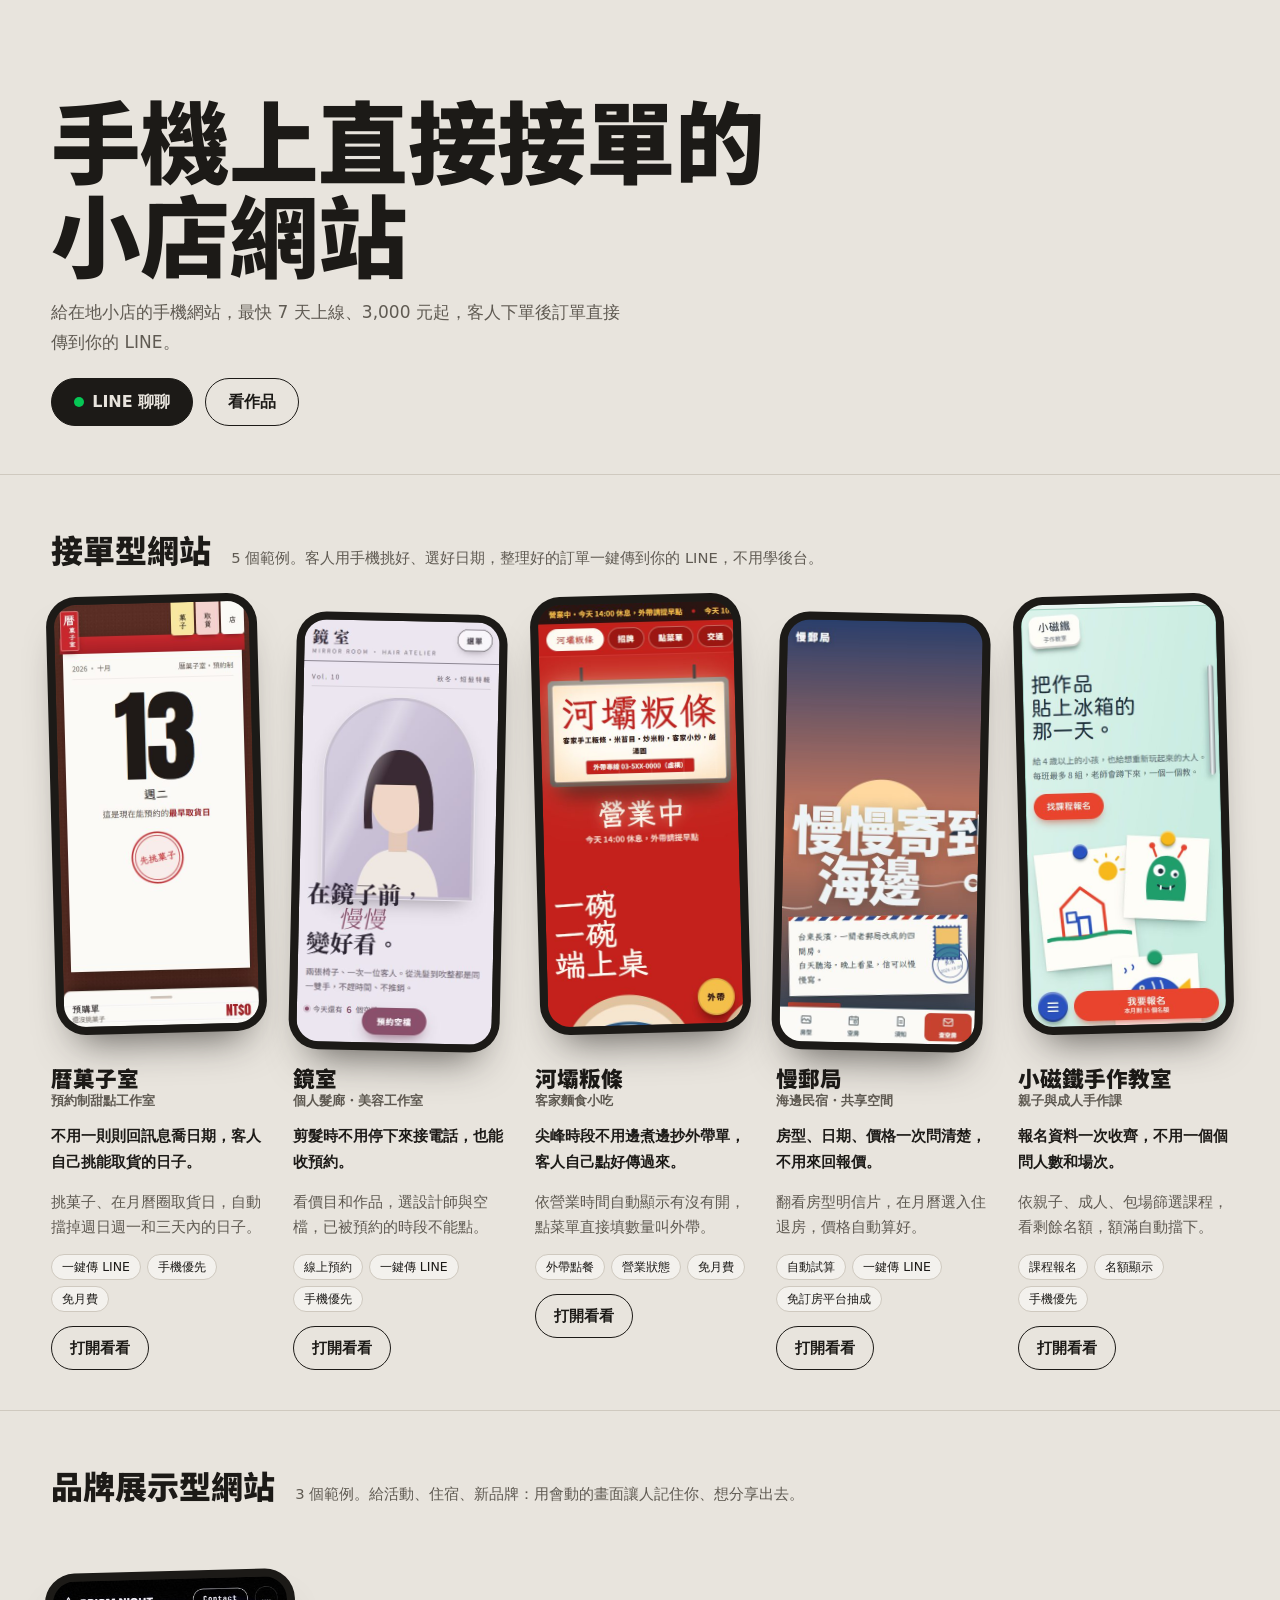
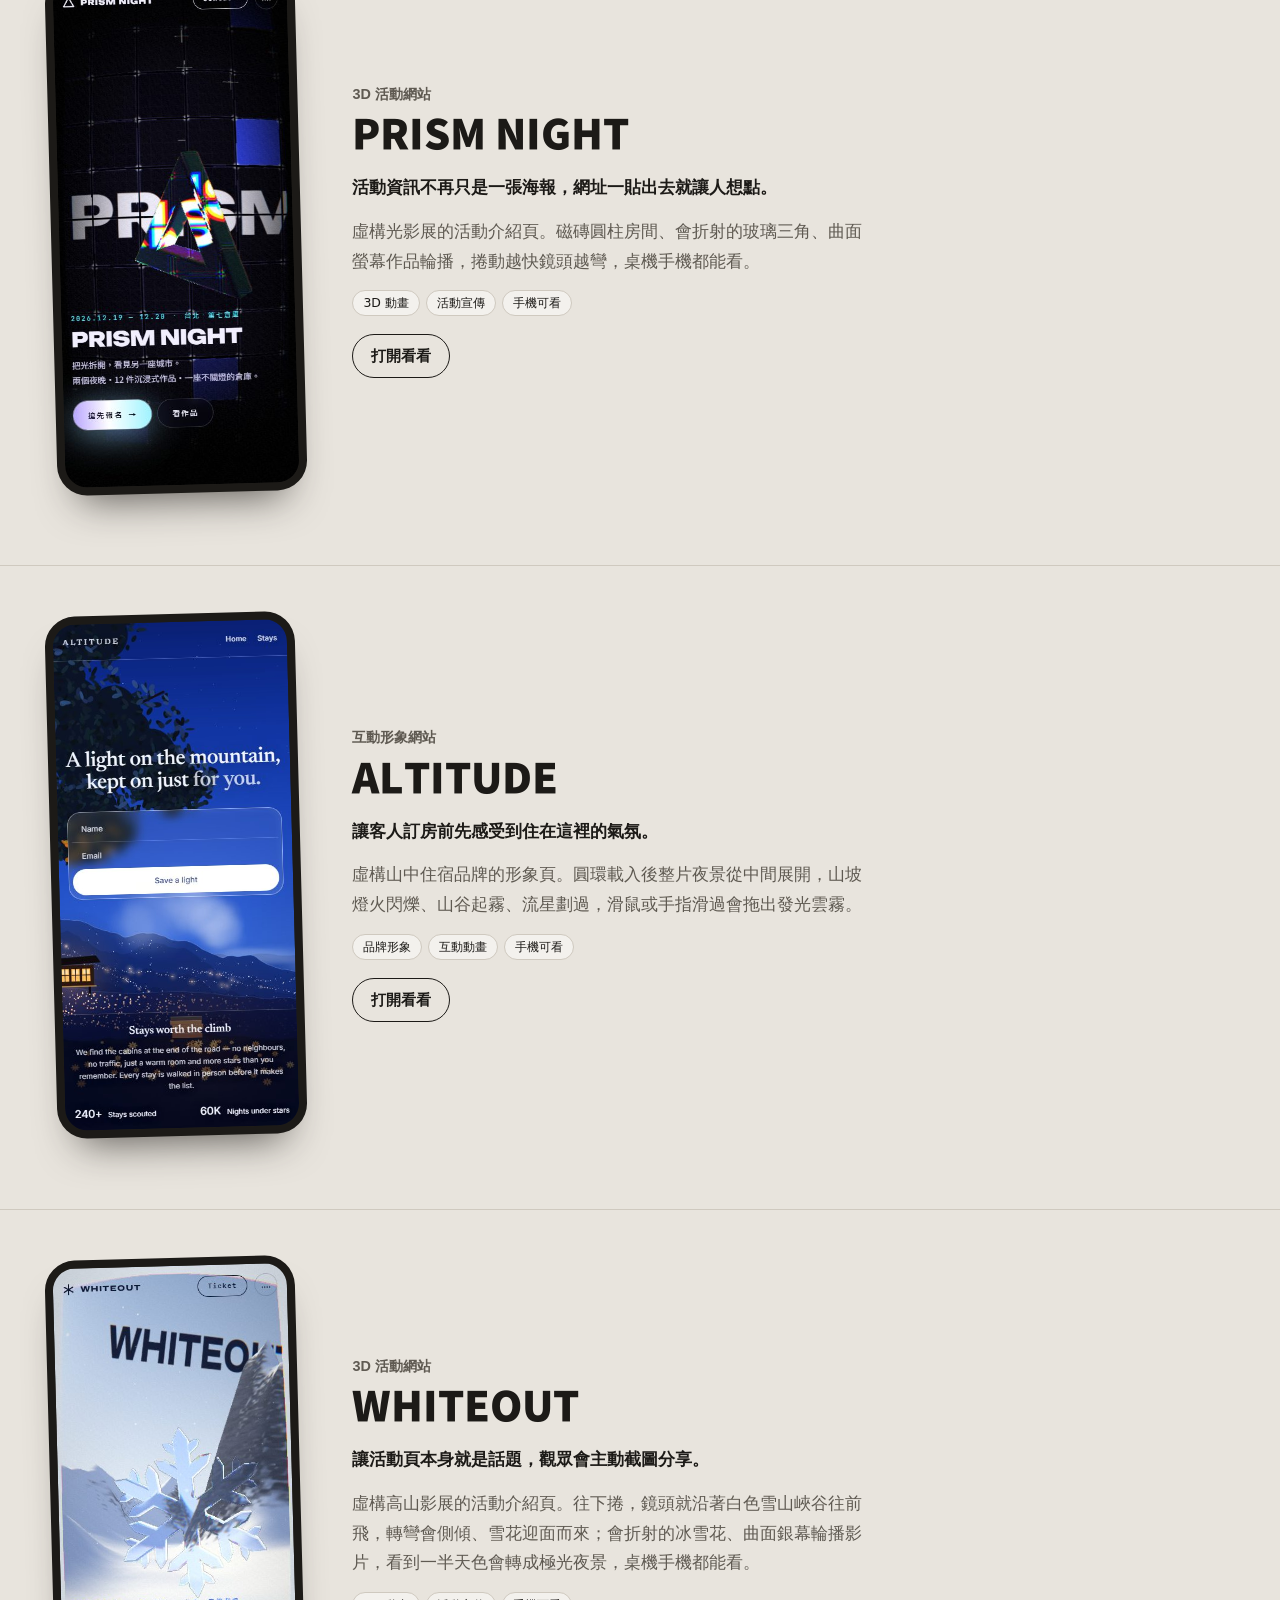
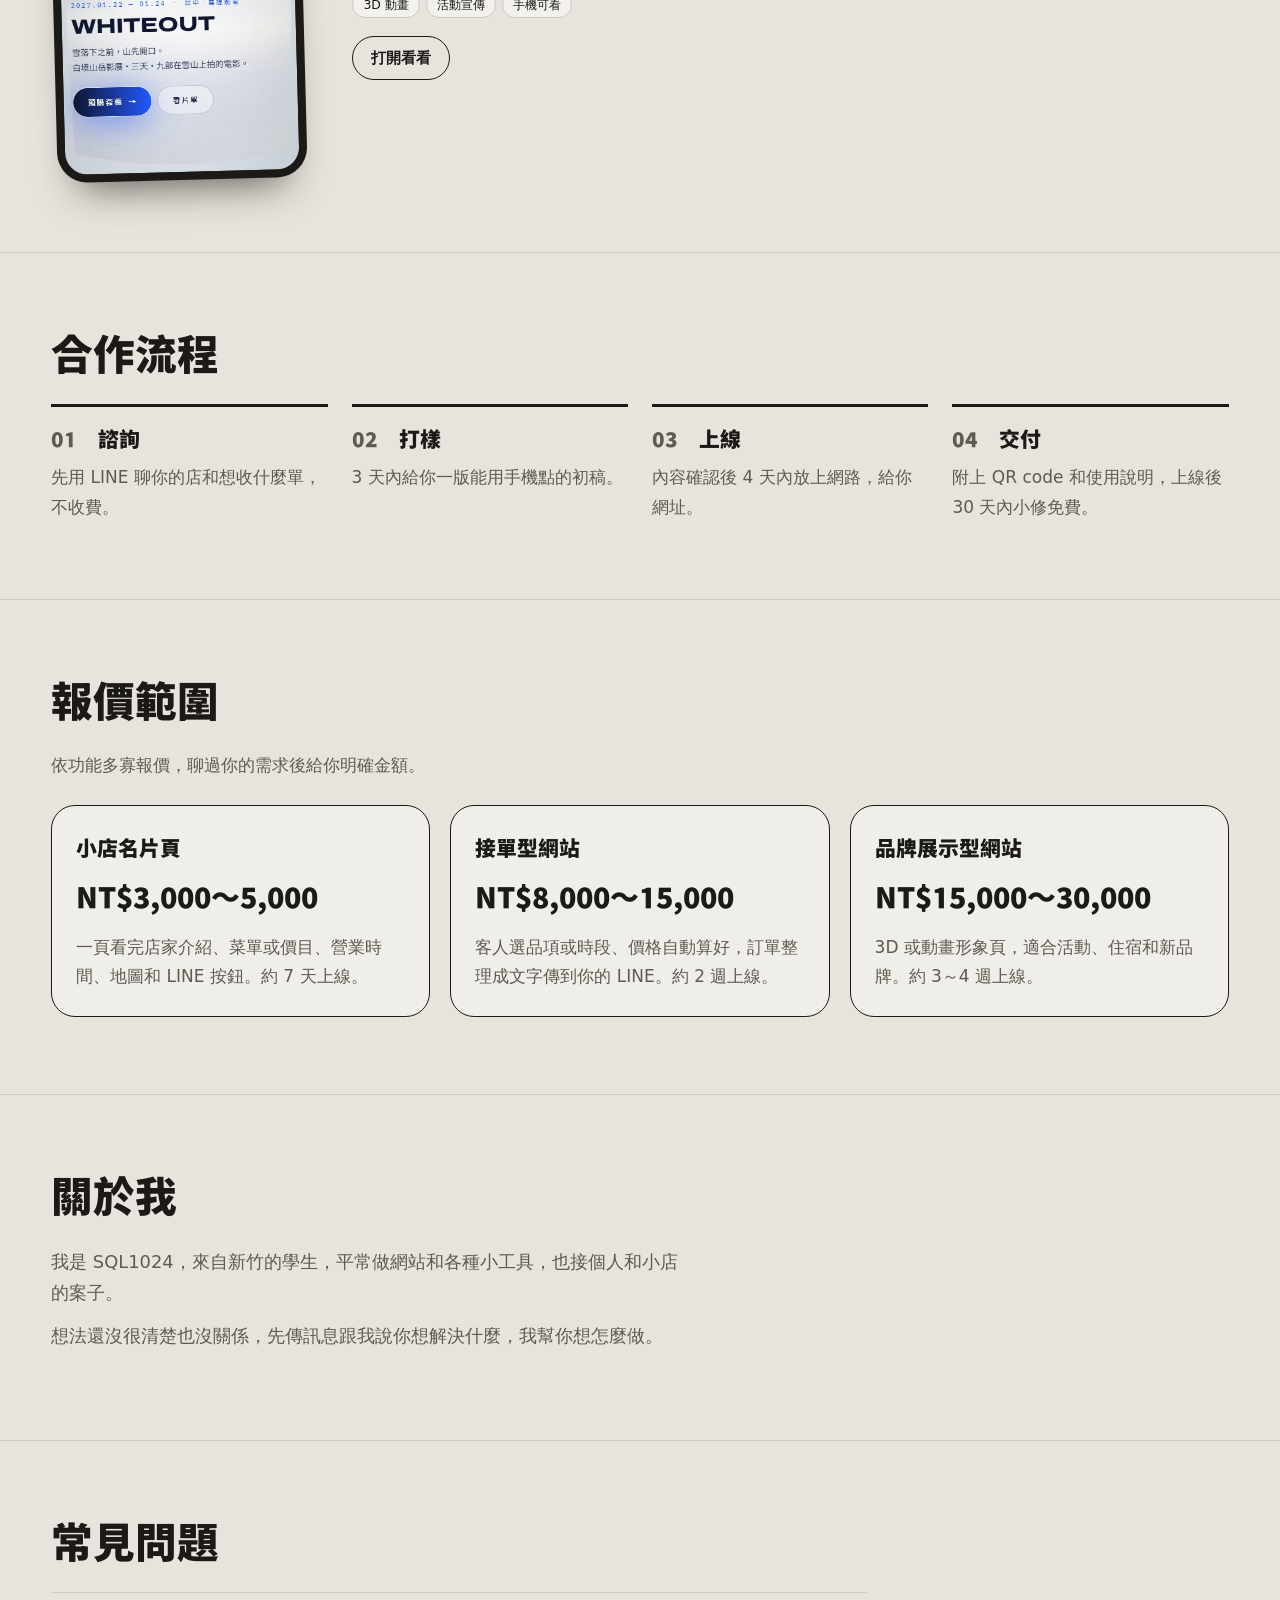
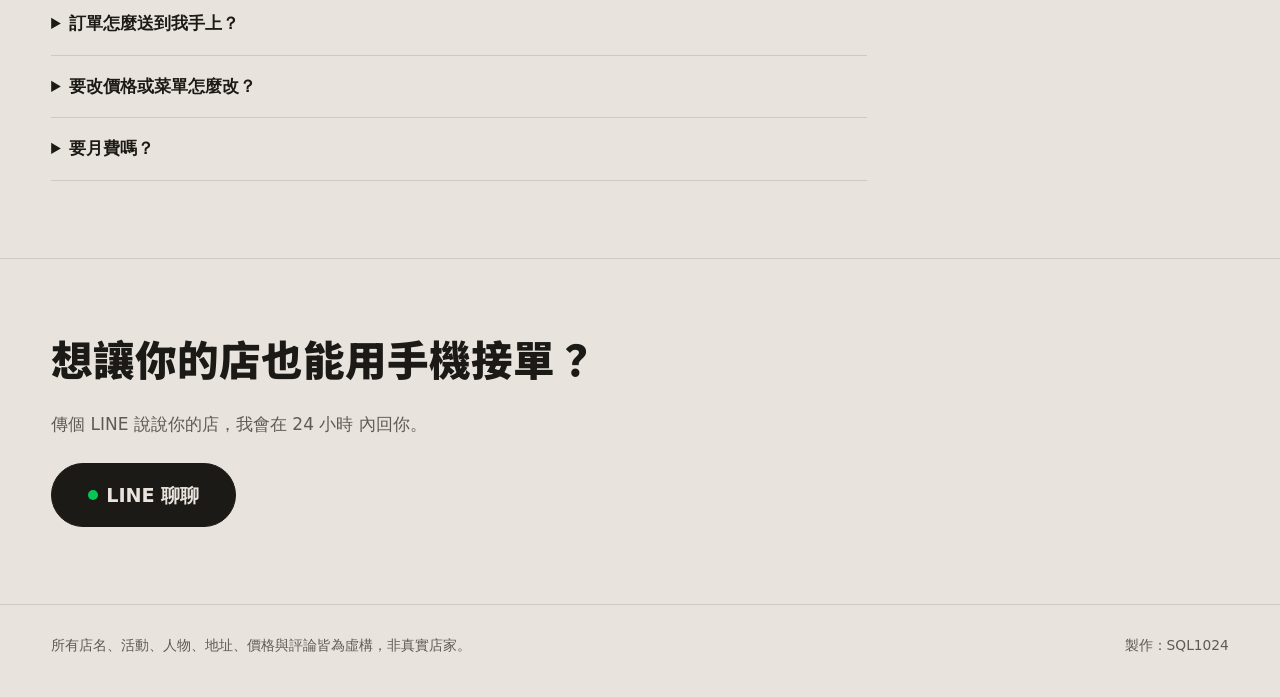
==== commit 85503230: "Turn portfolio home into a freelance landing page with LINE contact Co-Authored-By: Claude Opus 5.5 " ====
--- a/index.html
+++ b/index.html
@@ -3,23 +3,55 @@
 <head>
 <meta charset="utf-8">
 <meta name="viewport" content="width=device-width, initial-scale=1, viewport-fit=cover">
-<title>小店網站範例｜SQL1024</title>
-<meta name="description" content="五家虛構小店的手機網站範例：甜點預購、髮廊預約、小吃外帶、民宿訂房、手作報名，最後都接到 LINE。">
+<title>小店手機網站・LINE 接單｜SQL1024</title>
+<meta name="description" content="幫在地小店做手機上直接接單的網站：客人挑好、選好日期，訂單一鍵傳到你的 LINE。8 個虛構小店範例都能點進去實際操作。">
 <meta name="theme-color" content="#e8e4dd">
+<meta property="og:type" content="website">
+<meta property="og:url" content="https://sql1024-sql.github.io/shop-demos/">
+<meta property="og:title" content="小店手機網站・LINE 接單｜SQL1024">
+<meta property="og:description" content="手機上直接接單的小店網站，訂單一鍵傳到你的 LINE。8 個範例都能點進去實際操作。">
+<meta property="og:image" content="https://sql1024-sql.github.io/shop-demos/assets/og.jpg">
+<meta property="og:image:width" content="1200">
+<meta property="og:image:height" content="630">
+<meta name="twitter:card" content="summary_large_image">
+<link rel="icon" href="assets/favicon.svg" type="image/svg+xml">
 <link rel="preconnect" href="https://fonts.googleapis.com">
 <link rel="preconnect" href="https://fonts.gstatic.com" crossorigin>
-<link href="https://fonts.googleapis.com/css2?family=Chiron+Hei+HK:wght@500;900&family=Noto+Sans+TC:wght@400;700&display=swap" rel="stylesheet">
+<link href="https://fonts.googleapis.com/css2?family=Chiron+Hei+HK:wght@900&family=Noto+Sans+TC:wght@400;700&display=swap" rel="stylesheet">
+<script type="application/ld+json">
+{
+  "@context": "https://schema.org",
+  "@type": "ProfessionalService",
+  "name": "SQL1024 小店手機網站",
+  "description": "幫在地小店做手機上直接接單的網站，訂單一鍵傳到店家的 LINE。",
+  "url": "https://sql1024-sql.github.io/shop-demos/",
+  "image": "https://sql1024-sql.github.io/shop-demos/assets/og.jpg",
+  "areaServed": "TW",
+  "priceRange": "NT$3,000–30,000",
+  "founder": { "@type": "Person", "name": "SQL1024" }
+}
+</script>
 <style>
   :root { --desk: #e8e4dd; --ink: #1c1a17; --soft: #5f5a52; --line: #cfc9bf; --gutter: clamp(16px, 4vw, 56px); }
   [hidden] { display: none !important; }
   *, *::before, *::after { box-sizing: border-box; }
   html { -webkit-text-size-adjust: 100%; }
+  @media (prefers-reduced-motion: no-preference) { html { scroll-behavior: smooth; } }
   body { margin: 0; background: var(--desk); color: var(--ink); font: clamp(15px, 1rem + .15vw, 17px)/1.75 "Noto Sans TC", system-ui, sans-serif; overflow-x: hidden; }
   ::selection { background: var(--ink); color: var(--desk); }
   :focus-visible { outline: 3px solid var(--ink); outline-offset: 4px; }
   header { padding: clamp(40px, 8vw, 96px) var(--gutter) clamp(28px, 4vw, 48px); max-width: 1400px; margin: 0 auto; }
-  h1 { font-family: "Chiron Hei HK", "Noto Sans TC", sans-serif; font-weight: 900; font-size: clamp(2.6rem, 9vw, 6.4rem); line-height: 1.05; margin: 0; letter-spacing: -.01em; text-wrap: balance; }
-  header p { margin: 18px 0 0; max-width: 34em; color: var(--soft); }
+  h1 { font-family: "Chiron Hei HK", "Noto Sans TC", sans-serif; font-weight: 900; font-size: clamp(2.2rem, 8.4vw, 5.6rem); line-height: 1.05; margin: 0; letter-spacing: -.01em; text-wrap: balance; }
+  header p { margin: 14px 0 0; max-width: 34em; color: var(--soft); }
+  .cta { display: flex; flex-wrap: wrap; gap: 12px; margin-top: 20px; }
+  .btn, .open { min-height: 44px; display: inline-flex; align-items: center; gap: 8px; padding: 0 18px; border-radius: 999px; border: 1.5px solid var(--ink); color: var(--ink); text-decoration: none; font-weight: 700; font-size: .92rem; transition: background-color .2s, color .2s; }
+  .btn { min-height: 48px; padding: 0 22px; font-size: 1rem; }
+  .btn:hover, .open:hover { background: var(--ink); color: var(--desk); }
+  .btn-main { background: var(--ink); color: var(--desk); }
+  .btn-main::before { content: ""; width: 10px; height: 10px; border-radius: 50%; background: #06c755; }
+  .btn-main:hover { background: #000; }
+  .btn-big { min-height: 64px; padding: 0 36px; font-size: 1.2rem; }
+  .fab { display: none; }
   .row { list-style: none; margin: 0; padding: 8px var(--gutter) 40px; display: flex; gap: clamp(18px, 2.4vw, 32px); overflow-x: auto; scroll-snap-type: x mandatory; scroll-padding-inline: var(--gutter); overscroll-behavior-x: contain; scrollbar-width: thin; scrollbar-color: var(--soft) transparent; }
   @media (min-width: 1240px) { .row { max-width: 1400px; margin: 0 auto; overflow: visible; } }
   .shop { flex: 0 0 min(72vw, 250px); scroll-snap-align: start; display: grid; gap: 14px; align-content: start; }
@@ -28,96 +60,198 @@
   .phone img { display: block; width: 100%; height: auto; aspect-ratio: 390 / 844; border-radius: 22px; }
   .shop:nth-child(odd) .phone { transform: rotate(-1.5deg); }
   .shop:nth-child(even) .phone { transform: rotate(1.2deg) translateY(18px); }
-  .phone:hover, .phone:focus-visible { transform: rotate(0) translateY(-6px); }
-  .shop h2 { font-family: "Chiron Hei HK", "Noto Sans TC", sans-serif; font-weight: 900; font-size: 1.35rem; margin: 18px 0 0; line-height: 1.3; }
-  .shop h2 small { display: block; font-family: "Noto Sans TC", sans-serif; font-weight: 700; font-size: .8rem; color: var(--soft); }
+  .phone:hover { transform: rotate(0) translateY(-6px); }
+  .shop h3 { font-family: "Chiron Hei HK", "Noto Sans TC", sans-serif; font-weight: 900; font-size: 1.35rem; margin: 18px 0 0; line-height: 1.3; }
+  .shop h3 small, .extra h3 small { display: block; font-family: "Noto Sans TC", sans-serif; font-weight: 700; font-size: .8rem; color: var(--soft); }
   .shop p { margin: 0; color: var(--soft); font-size: .92rem; }
-  .open { justify-self: start; min-height: 44px; display: inline-flex; align-items: center; padding: 0 18px; border-radius: 999px; border: 1.5px solid var(--ink); color: var(--ink); text-decoration: none; font-weight: 700; font-size: .92rem; transition: background-color .2s, color .2s; }
-  .open:hover { background: var(--ink); color: var(--desk); }
+  .shop .fix, .extra .fix { color: var(--ink); font-weight: 700; }
+  .tags { list-style: none; margin: 0; padding: 0; display: flex; flex-wrap: wrap; gap: 6px; }
+  .tags li { padding: 1px 10px; border: 1px solid var(--line); border-radius: 999px; background: rgba(255,255,255,.45); font-size: .78rem; }
+  .open { justify-self: start; }
   .extra { max-width: 1400px; margin: 0 auto; padding: clamp(24px, 4vw, 48px) var(--gutter) clamp(40px, 6vw, 72px); border-top: 1px solid var(--line); display: grid; grid-template-columns: min(72vw, 250px) 1fr; gap: clamp(20px, 4vw, 56px); align-items: center; }
+  .extras .extra:first-child { border-top: 0; }
   .extra .phone { transform: rotate(-1.5deg); }
-  .extra h2 { font-family: "Chiron Hei HK", "Noto Sans TC", sans-serif; font-weight: 900; font-size: clamp(1.6rem, 4vw, 2.6rem); line-height: 1.2; margin: 0 0 14px; }
-  .extra h2 small { display: block; font-family: "Noto Sans TC", sans-serif; font-weight: 700; font-size: .9rem; color: var(--soft); margin-bottom: 6px; }
-  .extra p { margin: 0 0 18px; max-width: 30em; color: var(--soft); }
-  @media (max-width: 640px) { .extra { grid-template-columns: 1fr; } .extra .phone { max-width: 250px; } }
+  .extra h3 { font-family: "Chiron Hei HK", "Noto Sans TC", sans-serif; font-weight: 900; font-size: clamp(1.6rem, 4vw, 2.6rem); line-height: 1.2; margin: 0 0 14px; }
+  .extra h3 small { font-size: .9rem; margin-bottom: 6px; }
+  .extra p { margin: 0 0 14px; max-width: 30em; color: var(--soft); }
+  .extra .tags { margin-bottom: 18px; }
   .group { max-width: 1400px; margin: 0 auto; padding: clamp(24px, 4vw, 48px) var(--gutter) 8px; border-top: 1px solid var(--line); display: flex; flex-wrap: wrap; align-items: baseline; gap: 4px 20px; }
   .group h2 { font-family: "Chiron Hei HK", "Noto Sans TC", sans-serif; font-weight: 900; font-size: clamp(1.4rem, 3vw, 2rem); margin: 0; }
   .group p { margin: 0; color: var(--soft); font-size: .92rem; }
-  .group + .extra { border-top: 0; }
+  .sec { max-width: 1400px; margin: 0 auto; padding: clamp(40px, 6vw, 80px) var(--gutter); border-top: 1px solid var(--line); }
+  .sec h2 { font-family: "Chiron Hei HK", "Noto Sans TC", sans-serif; font-weight: 900; font-size: clamp(1.6rem, 4vw, 2.6rem); line-height: 1.2; margin: 0 0 24px; }
+  .sec > p { margin: 0 0 24px; max-width: 34em; color: var(--soft); }
+  .steps { list-style: none; counter-reset: step; margin: 0; padding: 0; display: grid; grid-template-columns: repeat(auto-fit, minmax(200px, 1fr)); gap: 24px; }
+  .steps li { counter-increment: step; border-top: 3px solid var(--ink); padding-top: 14px; }
+  .steps b { font-family: "Chiron Hei HK", "Noto Sans TC", sans-serif; font-weight: 900; font-size: 1.3rem; }
+  .steps b::before { content: counter(step, decimal-leading-zero) "　"; color: var(--soft); }
+  .steps p { margin: 6px 0 0; color: var(--soft); }
+  .plans { display: grid; grid-template-columns: repeat(auto-fit, minmax(240px, 1fr)); gap: 20px; }
+  .plan { border: 1.5px solid var(--ink); border-radius: 24px; padding: 24px; background: rgba(255,255,255,.35); }
+  .plan h3 { font-family: "Chiron Hei HK", "Noto Sans TC", sans-serif; font-weight: 900; font-size: 1.3rem; margin: 0; }
+  .plan .price { font-family: "Chiron Hei HK", "Noto Sans TC", sans-serif; font-weight: 900; font-size: 1.8rem; margin: 6px 0 10px; color: var(--ink); }
+  .plan p { margin: 0; color: var(--soft); }
+  #about p { max-width: 36em; margin: 0 0 12px; font-size: 1.05em; }
+  .faq details { border-bottom: 1px solid var(--line); max-width: 48em; }
+  .faq details:first-of-type { border-top: 1px solid var(--line); }
+  .faq summary { padding: 16px 0; font-weight: 700; cursor: pointer; }
+  .faq details p { margin: 0 0 18px; color: var(--soft); }
   footer { max-width: 1400px; margin: 0 auto; padding: 28px var(--gutter) 40px; border-top: 1px solid var(--line); display: flex; flex-wrap: wrap; justify-content: space-between; gap: 8px 24px; color: var(--soft); font-size: .86rem; }
-  @media (prefers-reduced-motion: reduce) { .phone { transition: none; } }
+  @media (max-width: 640px) {
+    header { padding-bottom: 20px; }
+    .shop { flex-basis: min(44vw, 250px); }
+    .extras { display: flex; gap: 18px; overflow-x: auto; scroll-snap-type: x mandatory; scroll-padding-inline: var(--gutter); overscroll-behavior-x: contain; padding: 8px var(--gutter) 40px; scrollbar-width: thin; scrollbar-color: var(--soft) transparent; }
+    .extra { flex: 0 0 min(44vw, 250px); scroll-snap-align: start; margin: 0; padding: 0; border: 0; grid-template-columns: 1fr; gap: 14px; align-items: start; align-content: start; }
+    .extra h3 { font-size: 1.35rem; margin: 18px 0 0; }
+    .extra h3 small { font-size: .8rem; margin: 0; }
+    .extra p, .extra .tags { margin: 0; font-size: .92rem; }
+    .fab { display: inline-flex; position: fixed; right: 16px; bottom: calc(16px + env(safe-area-inset-bottom)); z-index: 10; box-shadow: 0 12px 28px -10px rgba(28,26,23,.7); }
+    body { padding-bottom: calc(80px + env(safe-area-inset-bottom)); }
+  }
+  @media (prefers-reduced-motion: reduce) { .phone, .btn, .open { transition: none; } }
 </style>
 </head>
 <body>
 <header>
-  <h1>五家店，<br>五種接單方式。</h1>
-  <p>給在地小店的手機網站。客人在頁面上挑好、選好日期，最後一鍵把整理好的訂單傳到店家的 LINE，不需要後台、不用月費。每一家都可以點進去實際操作。</p>
+  <h1>手機上直接接單的<br>小店網站</h1>
+  <p>給在地小店的手機網站，最快 7 天上線、3,000 元起，客人下單後訂單直接傳到你的 LINE。</p>
+  <div class="cta">
+    <a class="btn btn-main" data-line href="#contact" target="_blank" rel="noopener">LINE 聊聊</a>
+    <a class="btn" href="#work">看作品</a>
+  </div>
 </header>
 
 <main>
+  <div class="group" id="work">
+    <h2>接單型網站</h2>
+    <p>5 個範例。客人用手機挑好、選好日期，整理好的訂單一鍵傳到你的 LINE，不用學後台。</p>
+  </div>
+  <ul class="row">
+    <li class="shop">
+      <a class="phone" href="01-dessert/" tabindex="-1" aria-hidden="true"><img src="assets/01-dessert.jpg" alt="暦菓子室手機版首頁：撕頁日曆上寫著最早可取貨日" width="390" height="844" fetchpriority="high"></a>
+      <h3>暦菓子室<small>預約制甜點工作室</small></h3>
+      <p class="fix">不用一則則回訊息喬日期，客人自己挑能取貨的日子。</p>
+      <p>挑菓子、在月曆圈取貨日，自動擋掉週日週一和三天內的日子。</p>
+      <ul class="tags"><li>一鍵傳 LINE</li><li>手機優先</li><li>免月費</li></ul>
+      <a class="open" href="01-dessert/" aria-label="打開看看：暦菓子室">打開看看</a>
+    </li>
+    <li class="shop">
+      <a class="phone" href="02-salon/" tabindex="-1" aria-hidden="true"><img src="assets/02-salon.jpg" alt="鏡室手機版首頁：拱形鏡框裡的髮型插畫與宋體標題" width="390" height="844"></a>
+      <h3>鏡室<small>個人髮廊・美容工作室</small></h3>
+      <p class="fix">剪髮時不用停下來接電話，也能收預約。</p>
+      <p>看價目和作品，選設計師與空檔，已被預約的時段不能點。</p>
+      <ul class="tags"><li>線上預約</li><li>一鍵傳 LINE</li><li>手機優先</li></ul>
+      <a class="open" href="02-salon/" aria-label="打開看看：鏡室">打開看看</a>
+    </li>
+    <li class="shop">
+      <a class="phone" href="03-hakka-noodles/" tabindex="-1" aria-hidden="true"><img src="assets/03-hakka-noodles.jpg" alt="河壩粄條手機版首頁：燈箱招牌與大大的營業中" width="390" height="844"></a>
+      <h3>河壩粄條<small>客家麵食小吃</small></h3>
+      <p class="fix">尖峰時段不用邊煮邊抄外帶單，客人自己點好傳過來。</p>
+      <p>依營業時間自動顯示有沒有開，點菜單直接填數量叫外帶。</p>
+      <ul class="tags"><li>外帶點餐</li><li>營業狀態</li><li>免月費</li></ul>
+      <a class="open" href="03-hakka-noodles/" aria-label="打開看看：河壩粄條">打開看看</a>
+    </li>
+    <li class="shop">
+      <a class="phone" href="04-guesthouse/" tabindex="-1" aria-hidden="true"><img src="assets/04-guesthouse.jpg" alt="慢郵局手機版首頁：海邊黃昏與巨大的標題字" width="390" height="844" loading="lazy"></a>
+      <h3>慢郵局<small>海邊民宿・共享空間</small></h3>
+      <p class="fix">房型、日期、價格一次問清楚，不用來回報價。</p>
+      <p>翻看房型明信片，在月曆選入住退房，價格自動算好。</p>
+      <ul class="tags"><li>自動試算</li><li>一鍵傳 LINE</li><li>免訂房平台抽成</li></ul>
+      <a class="open" href="04-guesthouse/" aria-label="打開看看：慢郵局">打開看看</a>
+    </li>
+    <li class="shop">
+      <a class="phone" href="05-craft-studio/" tabindex="-1" aria-hidden="true"><img src="assets/05-craft-studio.jpg" alt="小磁鐵手作教室手機版首頁：冰箱門上的小孩畫作" width="390" height="844" loading="lazy"></a>
+      <h3>小磁鐵手作教室<small>親子與成人手作課</small></h3>
+      <p class="fix">報名資料一次收齊，不用一個個問人數和場次。</p>
+      <p>依親子、成人、包場篩選課程，看剩餘名額，額滿自動擋下。</p>
+      <ul class="tags"><li>課程報名</li><li>名額顯示</li><li>手機優先</li></ul>
+      <a class="open" href="05-craft-studio/" aria-label="打開看看：小磁鐵手作教室">打開看看</a>
+    </li>
+  </ul>
+
   <div class="group">
-    <h2>靜態網站</h2>
-    <p>小店接單網站，不需要後台，訂單一鍵傳到 LINE。</p>
-  </div>
-  <ul class="row">
-    <li class="shop">
-      <a class="phone" href="01-dessert/" aria-label="打開 暦菓子室 甜點預購"><img src="assets/01-dessert.jpg" alt="暦菓子室手機版首頁：撕頁日曆上寫著最早可取貨日" width="390" height="844" loading="lazy"></a>
-      <h2>暦菓子室<small>預約制甜點工作室</small></h2>
-      <p>挑菓子、在月曆圈取貨日，自動擋掉週日週一和三天內的日子。</p>
-      <a class="open" href="01-dessert/">打開看看</a>
-    </li>
-    <li class="shop">
-      <a class="phone" href="02-salon/" aria-label="打開 鏡室 髮廊預約"><img src="assets/02-salon.jpg" alt="鏡室手機版首頁：拱形鏡框裡的髮型插畫與宋體標題" width="390" height="844" loading="lazy"></a>
-      <h2>鏡室<small>個人髮廊・美容工作室</small></h2>
-      <p>看價目和作品，選設計師與空檔，已被預約的時段不能點。</p>
-      <a class="open" href="02-salon/">打開看看</a>
-    </li>
-    <li class="shop">
-      <a class="phone" href="03-hakka-noodles/" aria-label="打開 河壩粄條 小吃外帶"><img src="assets/03-hakka-noodles.jpg" alt="河壩粄條手機版首頁：燈箱招牌與大大的營業中" width="390" height="844" loading="lazy"></a>
-      <h2>河壩粄條<small>客家麵食小吃</small></h2>
-      <p>依營業時間自動顯示有沒有開，點菜單直接填數量叫外帶。</p>
-      <a class="open" href="03-hakka-noodles/">打開看看</a>
-    </li>
-    <li class="shop">
-      <a class="phone" href="04-guesthouse/" aria-label="打開 慢郵局 民宿訂房"><img src="assets/04-guesthouse.jpg" alt="慢郵局手機版首頁：海邊黃昏與巨大的標題字" width="390" height="844" loading="lazy"></a>
-      <h2>慢郵局<small>海邊民宿・共享空間</small></h2>
-      <p>翻看房型明信片，在月曆選入住退房，價格自動算好。</p>
-      <a class="open" href="04-guesthouse/">打開看看</a>
-    </li>
-    <li class="shop">
-      <a class="phone" href="05-craft-studio/" aria-label="打開 小磁鐵手作教室 課程報名"><img src="assets/05-craft-studio.jpg" alt="小磁鐵手作教室手機版首頁：冰箱門上的小孩畫作" width="390" height="844" loading="lazy"></a>
-      <h2>小磁鐵手作教室<small>親子與成人手作課</small></h2>
-      <p>依親子、成人、包場篩選課程，看剩餘名額，額滿自動擋下。</p>
-      <a class="open" href="05-craft-studio/">打開看看</a>
-    </li>
-  </ul>
-  <div class="group">
-    <h2>動態網站</h2>
-    <p>3D 與即時動畫的活動、形象網站。</p>
-  </div>
-  <section class="extra">
-    <a class="phone" href="06-prism-night/" aria-label="打開 PRISM NIGHT 3D 活動網站"><img src="assets/06-prism-night.jpg" alt="PRISM NIGHT 手機版首頁：磁磚牆上的巨大 PRISM 字與玻璃三角" width="390" height="844" loading="lazy"></a>
-    <div>
-      <h2><small>3D 活動網站</small>PRISM NIGHT</h2>
-      <p>虛構光影展的活動介紹頁。磁磚圓柱房間、會折射的玻璃三角、曲面螢幕作品輪播，捲動越快鏡頭越彎，桌機手機都能看。</p>
-      <a class="open" href="06-prism-night/">打開看看</a>
+    <h2>品牌展示型網站</h2>
+    <p>3 個範例。給活動、住宿、新品牌：用會動的畫面讓人記住你、想分享出去。</p>
+  </div>
+  <div class="extras">
+    <section class="extra">
+      <a class="phone" href="06-prism-night/" tabindex="-1" aria-hidden="true"><img src="assets/06-prism-night.jpg" alt="PRISM NIGHT 手機版首頁：磁磚牆上的巨大 PRISM 字與玻璃三角" width="390" height="844" loading="lazy"></a>
+      <div>
+        <h3><small>3D 活動網站</small>PRISM NIGHT</h3>
+        <p class="fix">活動資訊不再只是一張海報，網址一貼出去就讓人想點。</p>
+        <p>虛構光影展的活動介紹頁。磁磚圓柱房間、會折射的玻璃三角、曲面螢幕作品輪播，捲動越快鏡頭越彎，桌機手機都能看。</p>
+        <ul class="tags"><li>3D 動畫</li><li>活動宣傳</li><li>手機可看</li></ul>
+        <a class="open" href="06-prism-night/" aria-label="打開看看：PRISM NIGHT">打開看看</a>
+      </div>
+    </section>
+    <section class="extra">
+      <a class="phone" href="07-altitude/" tabindex="-1" aria-hidden="true"><img src="assets/07-altitude.jpg" alt="ALTITUDE 手機版首頁：藍色夜空下的群山、樹下亮燈的小木屋與襯線大標" width="390" height="844" loading="lazy"></a>
+      <div>
+        <h3><small>互動形象網站</small>ALTITUDE</h3>
+        <p class="fix">讓客人訂房前先感受到住在這裡的氣氛。</p>
+        <p>虛構山中住宿品牌的形象頁。圓環載入後整片夜景從中間展開，山坡燈火閃爍、山谷起霧、流星劃過，滑鼠或手指滑過會拖出發光雲霧。</p>
+        <ul class="tags"><li>品牌形象</li><li>互動動畫</li><li>手機可看</li></ul>
+        <a class="open" href="07-altitude/" aria-label="打開看看：ALTITUDE">打開看看</a>
+      </div>
+    </section>
+    <section class="extra">
+      <a class="phone" href="08-whiteout/" tabindex="-1" aria-hidden="true"><img src="assets/08-whiteout.jpg" alt="WHITEOUT 手機版首頁：白色雪山峽谷、天空上的巨大 WHITEOUT 字與冰雪花" width="390" height="844" loading="lazy"></a>
+      <div>
+        <h3><small>3D 活動網站</small>WHITEOUT</h3>
+        <p class="fix">讓活動頁本身就是話題，觀眾會主動截圖分享。</p>
+        <p>虛構高山影展的活動介紹頁。往下捲，鏡頭就沿著白色雪山峽谷往前飛，轉彎會側傾、雪花迎面而來；會折射的冰雪花、曲面銀幕輪播影片，看到一半天色會轉成極光夜景，桌機手機都能看。</p>
+        <ul class="tags"><li>3D 動畫</li><li>活動宣傳</li><li>手機可看</li></ul>
+        <a class="open" href="08-whiteout/" aria-label="打開看看：WHITEOUT">打開看看</a>
+      </div>
+    </section>
+  </div>
+
+  <section class="sec" aria-labelledby="process-h">
+    <h2 id="process-h">合作流程</h2>
+    <ol class="steps">
+      <li><b>諮詢</b><p>先用 LINE 聊你的店和想收什麼單，不收費。</p></li>
+      <li><b>打樣</b><p>3 天內給你一版能用手機點的初稿。</p></li>
+      <li><b>上線</b><p>內容確認後 4 天內放上網路，給你網址。</p></li>
+      <li><b>交付</b><p>附上 QR code 和使用說明，上線後 30 天內小修免費。</p></li>
+    </ol>
+  </section>
+
+  <section class="sec" aria-labelledby="price-h">
+    <h2 id="price-h">報價範圍</h2>
+    <p>依功能多寡報價，聊過你的需求後給你明確金額。</p>
+    <div class="plans">
+      <article class="plan"><h3>小店名片頁</h3><p class="price">NT$3,000～5,000</p><p>一頁看完店家介紹、菜單或價目、營業時間、地圖和 LINE 按鈕。約 7 天上線。</p></article>
+      <article class="plan"><h3>接單型網站</h3><p class="price">NT$8,000～15,000</p><p>客人選品項或時段、價格自動算好，訂單整理成文字傳到你的 LINE。約 2 週上線。</p></article>
+      <article class="plan"><h3>品牌展示型網站</h3><p class="price">NT$15,000～30,000</p><p>3D 或動畫形象頁，適合活動、住宿和新品牌。約 3～4 週上線。</p></article>
     </div>
   </section>
-  <section class="extra">
-    <a class="phone" href="07-altitude/" aria-label="打開 ALTITUDE 山中住宿網站"><img src="assets/07-altitude.jpg" alt="ALTITUDE 手機版首頁：藍色夜空下的群山、樹下亮燈的小木屋與襯線大標" width="390" height="844" loading="lazy"></a>
-    <div>
-      <h2><small>互動形象網站</small>ALTITUDE</h2>
-      <p>虛構山中住宿品牌的形象頁。圓環載入後整片夜景從中間展開，山坡燈火閃爍、山谷起霧、流星劃過，滑鼠或手指滑過會拖出發光雲霧。</p>
-      <a class="open" href="07-altitude/">打開看看</a>
-    </div>
-  </section>
-  <section class="extra">
-    <a class="phone" href="08-whiteout/" aria-label="打開 WHITEOUT 3D 影展網站"><img src="assets/08-whiteout.jpg" alt="WHITEOUT 手機版首頁：白色雪山峽谷、天空上的巨大 WHITEOUT 字與冰雪花" width="390" height="844" loading="lazy"></a>
-    <div>
-      <h2><small>3D 活動網站</small>WHITEOUT</h2>
-      <p>虛構高山影展的活動介紹頁。往下捲，鏡頭就沿著白色雪山峽谷往前飛，轉彎會側傾、雪花迎面而來；會折射的冰雪花、曲面銀幕輪播影片，看到一半天色會轉成極光夜景，桌機手機都能看。</p>
-      <a class="open" href="08-whiteout/">打開看看</a>
-    </div>
+
+  <section class="sec" id="about" aria-labelledby="about-h">
+    <h2 id="about-h">關於我</h2>
+    <p>我是 SQL1024，來自新竹的學生，平常做網站和各種小工具，也接個人和小店的案子。</p>
+    <p>想法還沒很清楚也沒關係，先傳訊息跟我說你想解決什麼，我幫你想怎麼做。</p>
+  </section>
+
+  <section class="sec faq" aria-labelledby="faq-h">
+    <h2 id="faq-h">常見問題</h2>
+    <details>
+      <summary>訂單怎麼送到我手上？</summary>
+      <p>客人選好後，網站會把訂單整理成一段文字；客人按「傳到 LINE」打開 LINE、選你的帳號送出，你就會在 LINE 收到，也可以複製文字貼給你。網站本身不存訂單、沒有後台，確認和收款都在 LINE 上跟客人談。</p>
+    </details>
+    <details>
+      <summary>要改價格或菜單怎麼改？</summary>
+      <p>價格、菜單、營業時間和公休日都寫在網站的資料裡，傳 LINE 告訴我要改什麼，我改好重新上線，上線 30 天內免費，之後改文字或價格每次 NT$300。範例裡「已被預約」的時段和剩餘名額是示範資料，不會跟真實預約自動同步；正式上線時可以由我依你給的狀況手動更新，或拿掉改在 LINE 上確認。</p>
+    </details>
+    <details>
+      <summary>要月費嗎？</summary>
+      <p>不用。網站是純網頁，沒有後台和資料庫，可以放在免費的網頁空間（例如 Cloudflare Pages）。只有想用自己的網址（例如 .com.tw）時，每年要付網域費約 NT$400～800。</p>
+    </details>
+  </section>
+
+  <section class="sec" id="contact" aria-labelledby="contact-h">
+    <h2 id="contact-h">想讓你的店也能用手機接單？</h2>
+    <p>傳個 LINE 說說你的店，我會在 24 小時 內回你。</p>
+    <a class="btn btn-main btn-big" data-line href="#contact" target="_blank" rel="noopener">LINE 聊聊</a>
   </section>
 </main>
 
@@ -125,5 +259,12 @@
   <span>所有店名、活動、人物、地址、價格與評論皆為虛構，非真實店家。</span>
   <span>製作：SQL1024</span>
 </footer>
+
+<a class="btn btn-main fab" data-line href="#contact" target="_blank" rel="noopener">LINE 聊聊</a>
+
+<script>
+  const LINE_URL = 'https://line.me/R/ti/p/%40529mddpm';
+  document.querySelectorAll('[data-line]').forEach((a) => { a.href = LINE_URL; });
+</script>
 </body>
 </html>
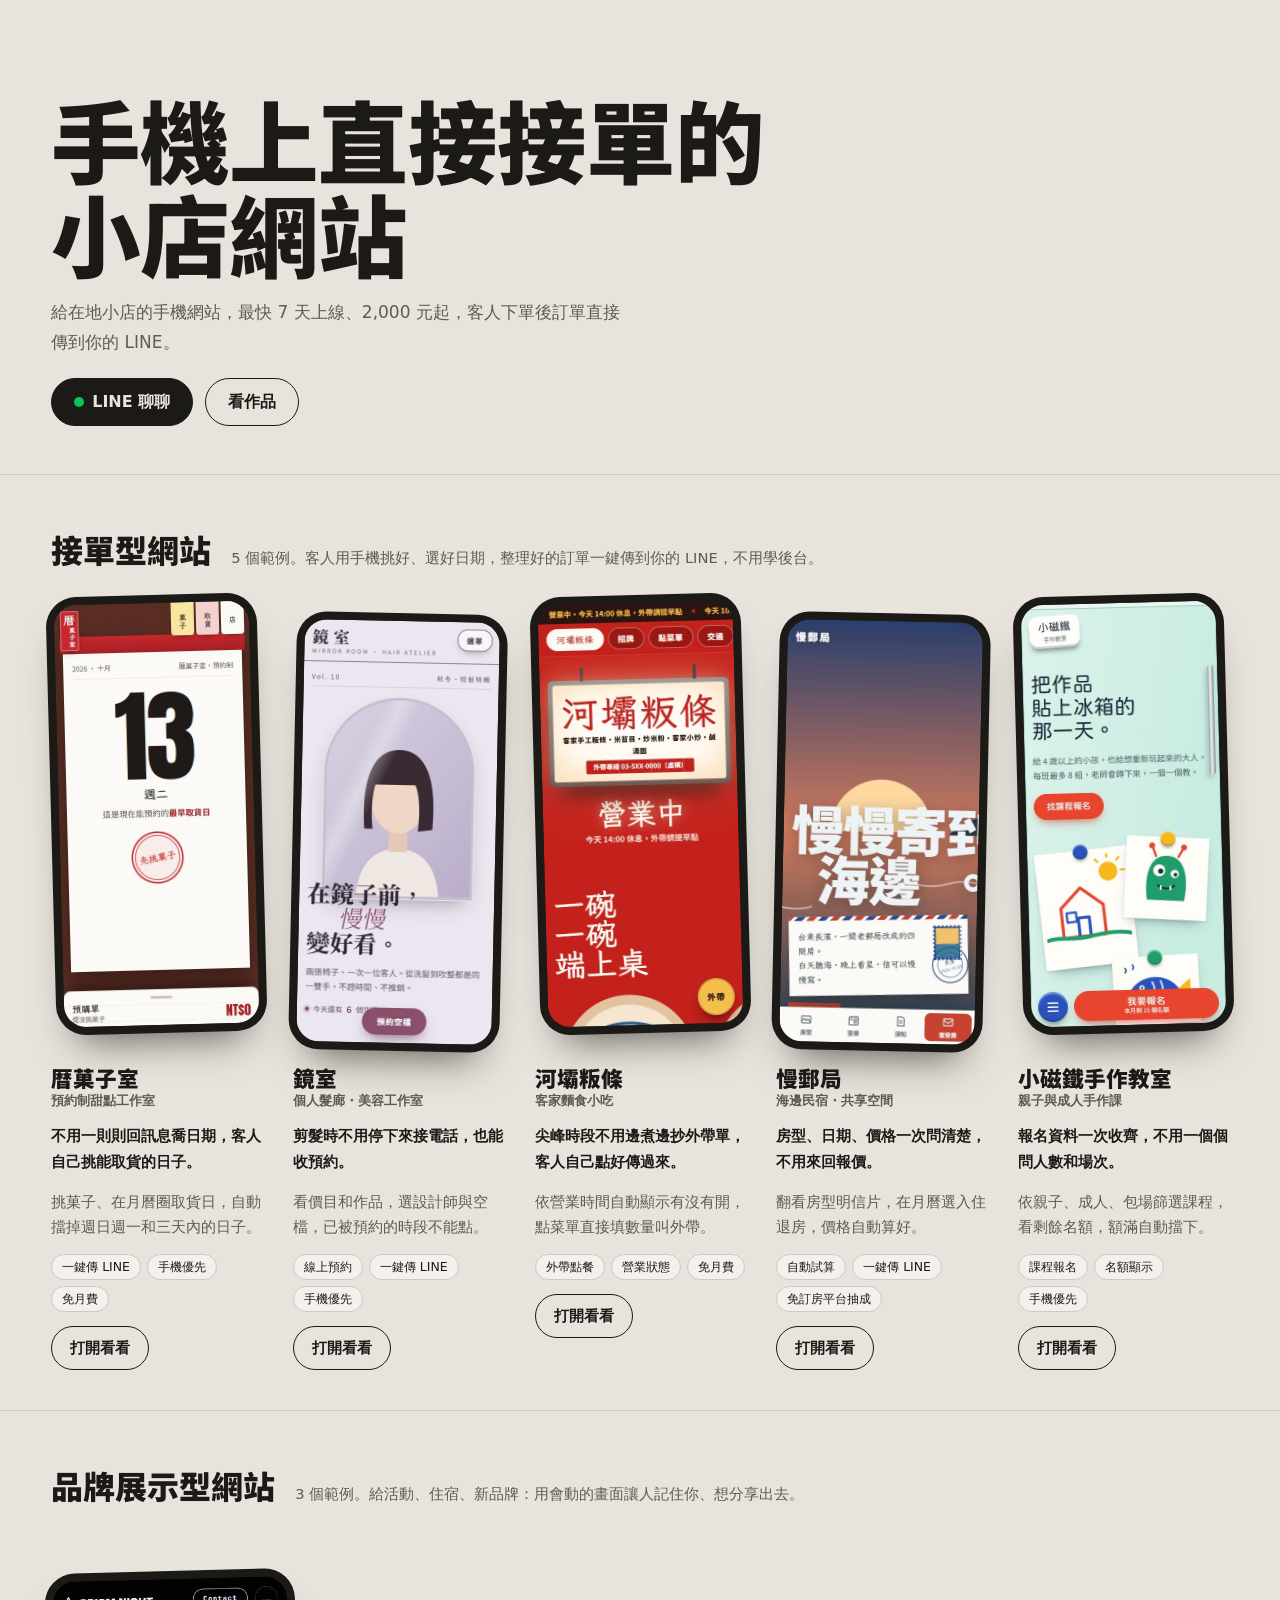
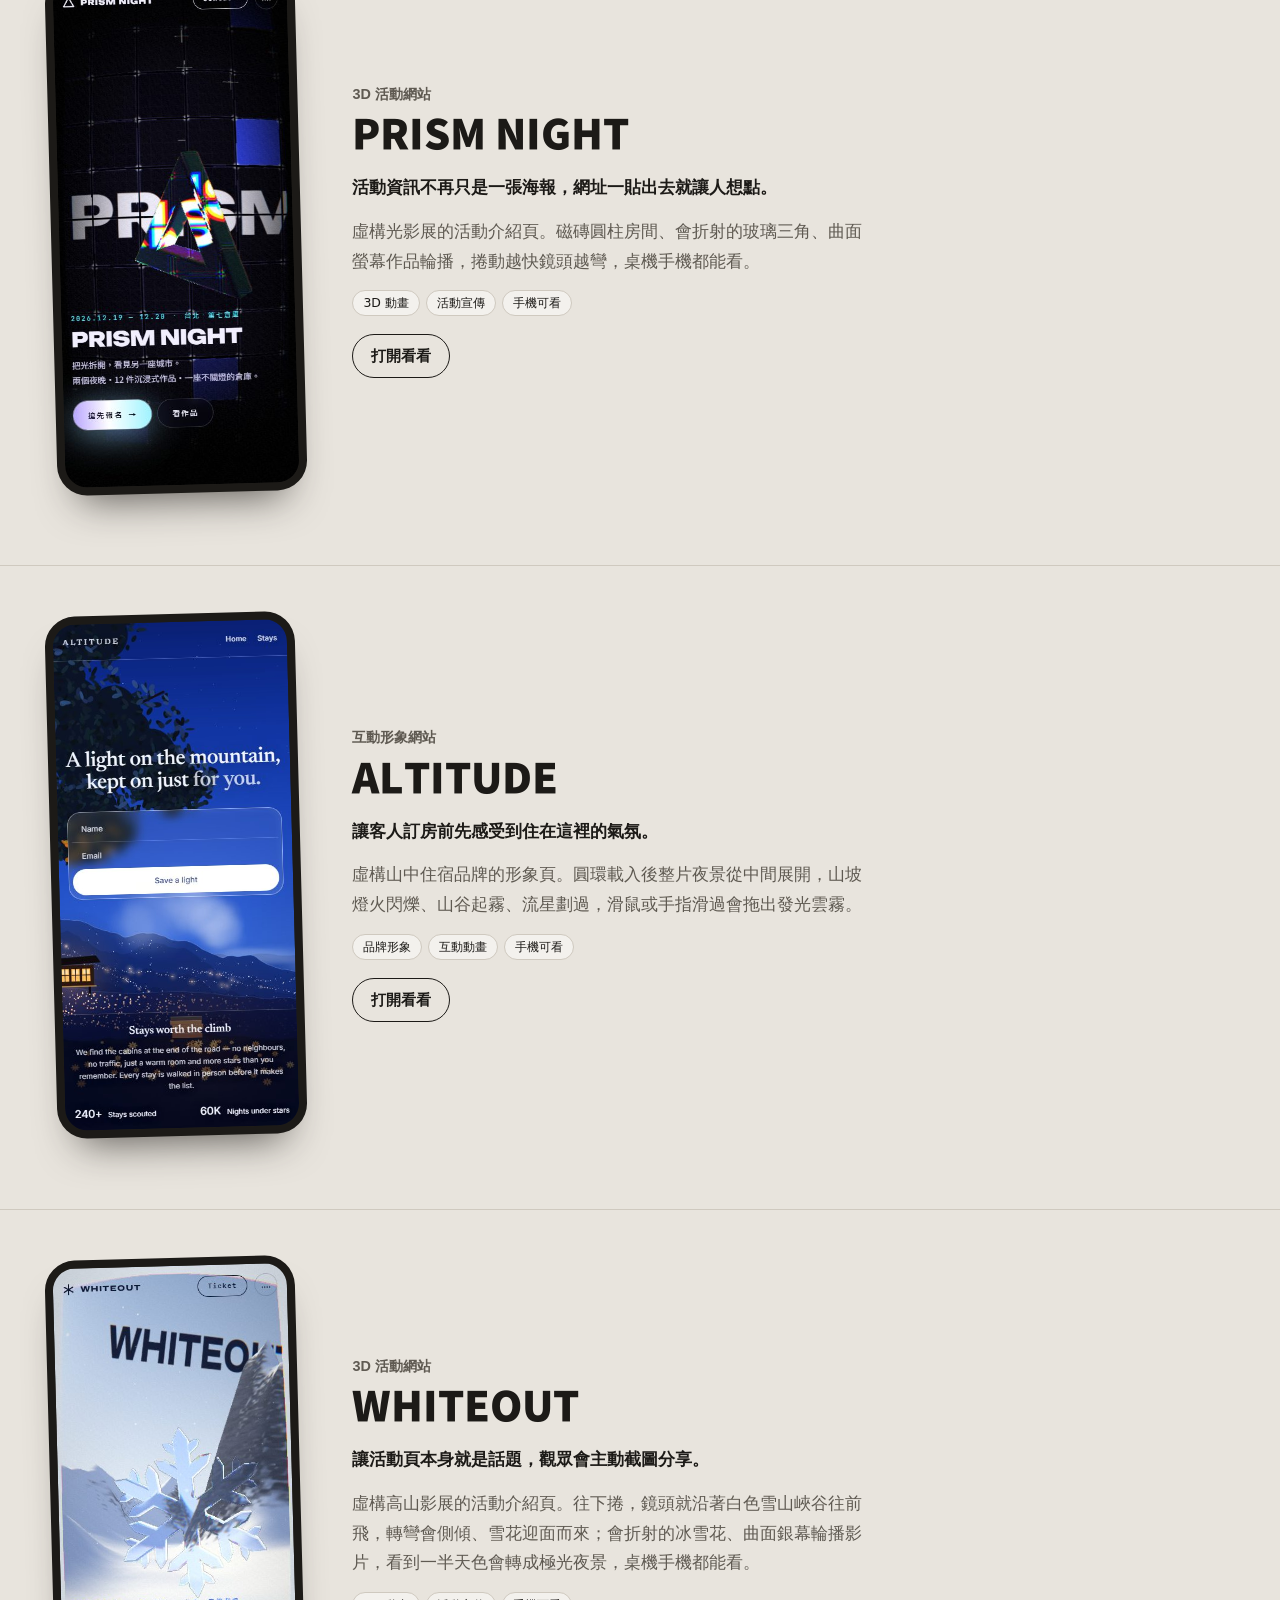
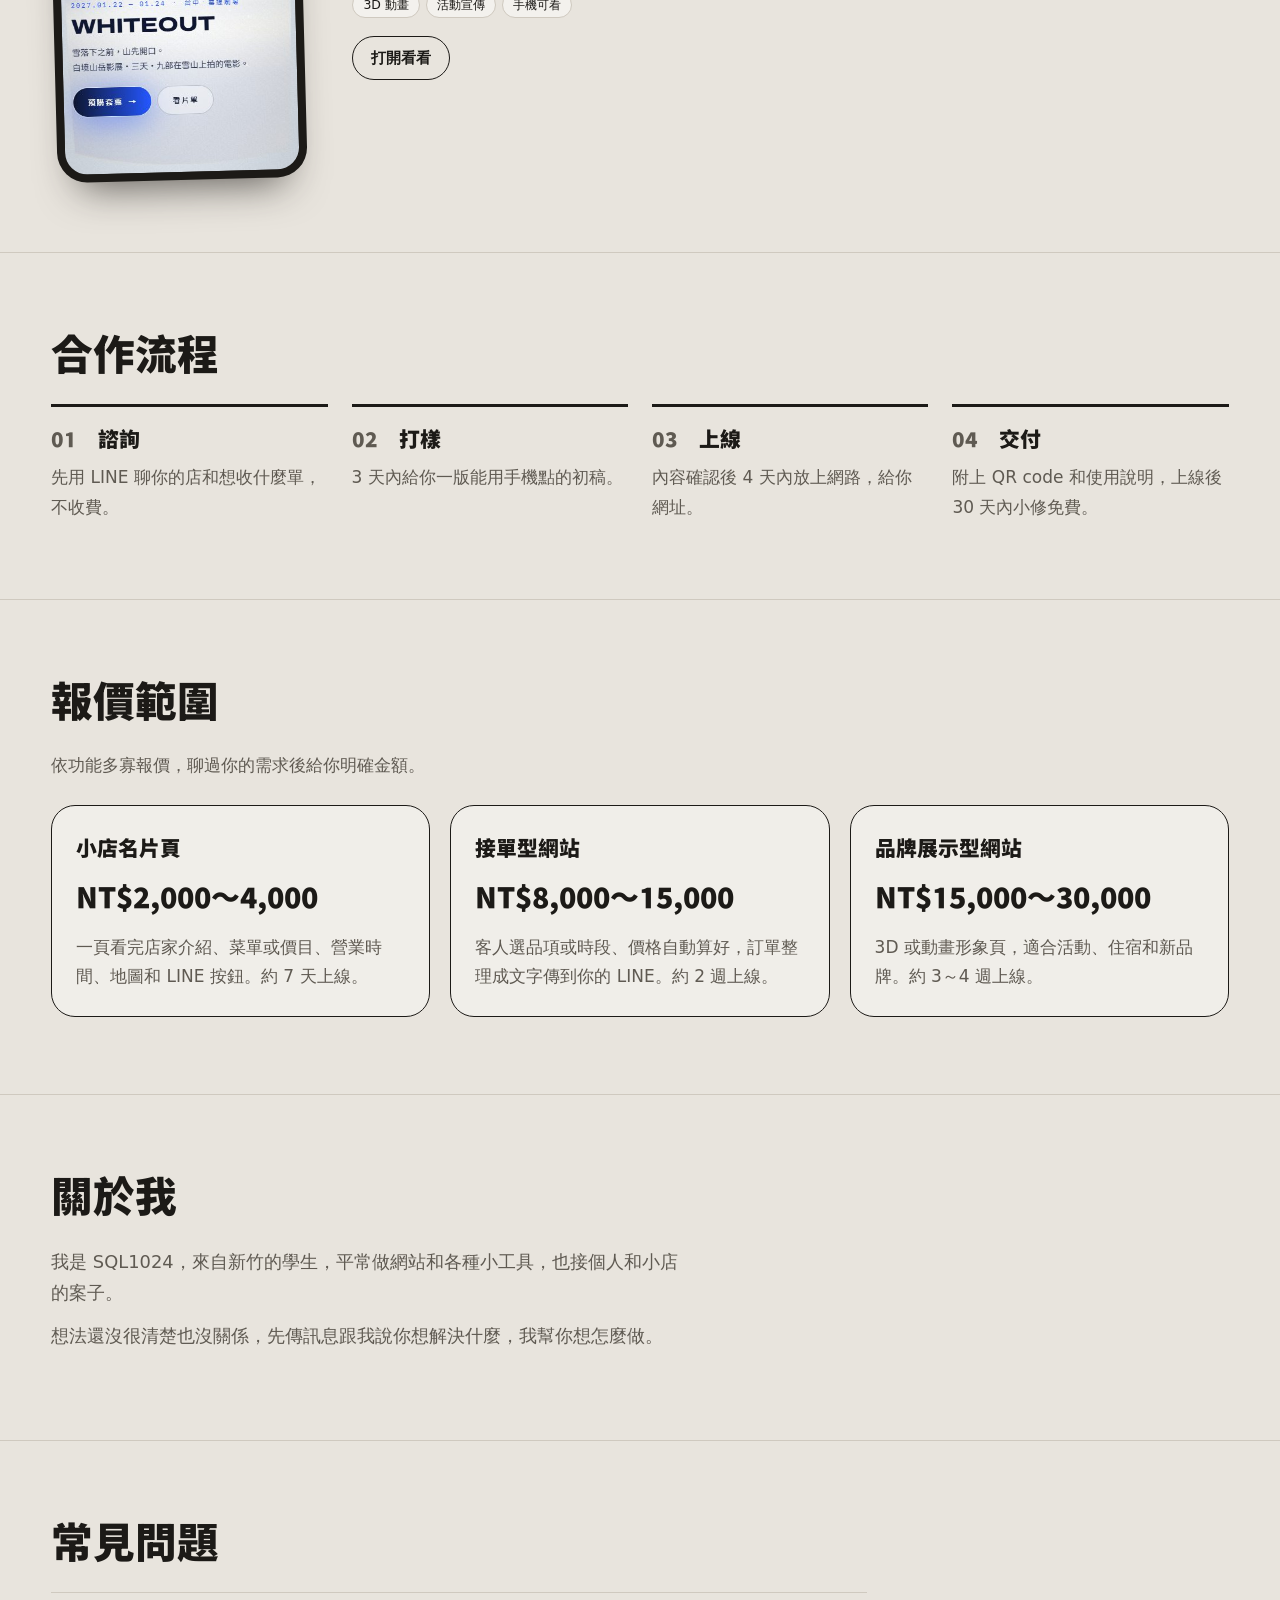
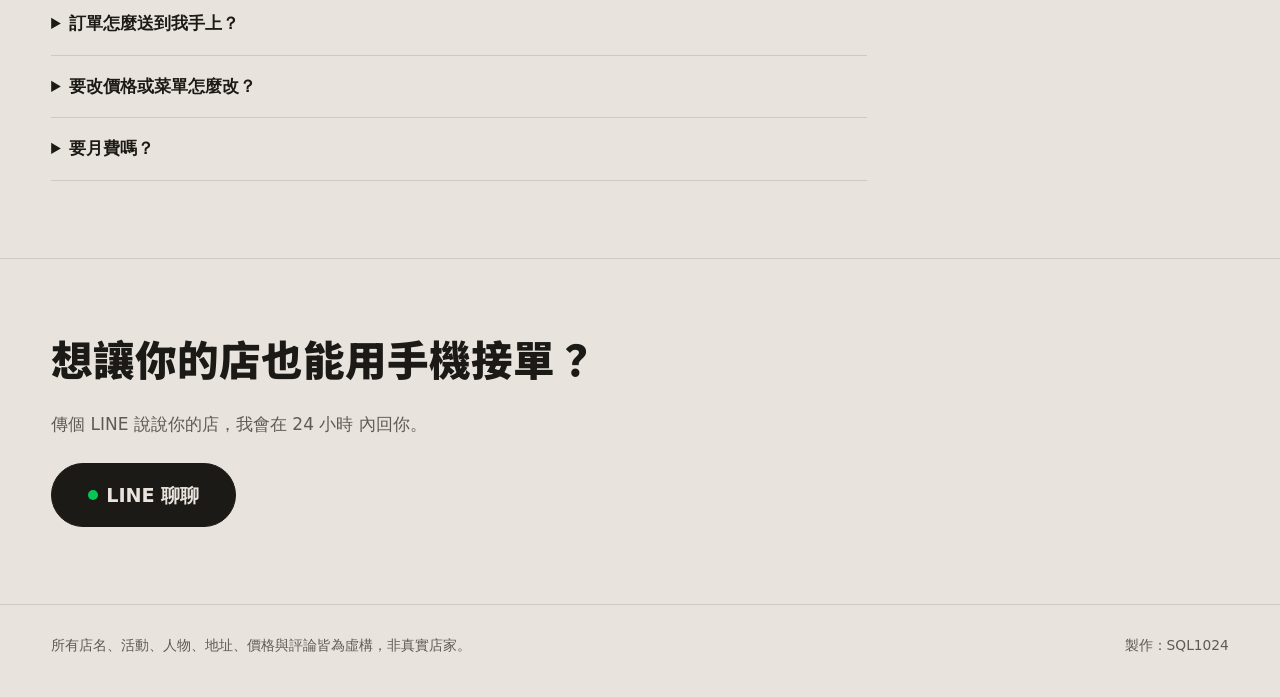
==== commit 8c847b3f: "Lower entry plan price to NT$2,000–4,000 Co-Authored-By: Claude Opus 5.5 <noreply@anthropic.com>" ====
--- a/index.html
+++ b/index.html
@@ -27,7 +27,7 @@
   "url": "https://sql1024-sql.github.io/shop-demos/",
   "image": "https://sql1024-sql.github.io/shop-demos/assets/og.jpg",
   "areaServed": "TW",
-  "priceRange": "NT$3,000–30,000",
+  "priceRange": "NT$2,000–30,000",
   "founder": { "@type": "Person", "name": "SQL1024" }
 }
 </script>
@@ -114,7 +114,7 @@
 <body>
 <header>
   <h1>手機上直接接單的<br>小店網站</h1>
-  <p>給在地小店的手機網站，最快 7 天上線、3,000 元起，客人下單後訂單直接傳到你的 LINE。</p>
+  <p>給在地小店的手機網站，最快 7 天上線、2,000 元起，客人下單後訂單直接傳到你的 LINE。</p>
   <div class="cta">
     <a class="btn btn-main" data-line href="#contact" target="_blank" rel="noopener">LINE 聊聊</a>
     <a class="btn" href="#work">看作品</a>
@@ -220,7 +220,7 @@
     <h2 id="price-h">報價範圍</h2>
     <p>依功能多寡報價，聊過你的需求後給你明確金額。</p>
     <div class="plans">
-      <article class="plan"><h3>小店名片頁</h3><p class="price">NT$3,000～5,000</p><p>一頁看完店家介紹、菜單或價目、營業時間、地圖和 LINE 按鈕。約 7 天上線。</p></article>
+      <article class="plan"><h3>小店名片頁</h3><p class="price">NT$2,000～4,000</p><p>一頁看完店家介紹、菜單或價目、營業時間、地圖和 LINE 按鈕。約 7 天上線。</p></article>
       <article class="plan"><h3>接單型網站</h3><p class="price">NT$8,000～15,000</p><p>客人選品項或時段、價格自動算好，訂單整理成文字傳到你的 LINE。約 2 週上線。</p></article>
       <article class="plan"><h3>品牌展示型網站</h3><p class="price">NT$15,000～30,000</p><p>3D 或動畫形象頁，適合活動、住宿和新品牌。約 3～4 週上線。</p></article>
     </div>
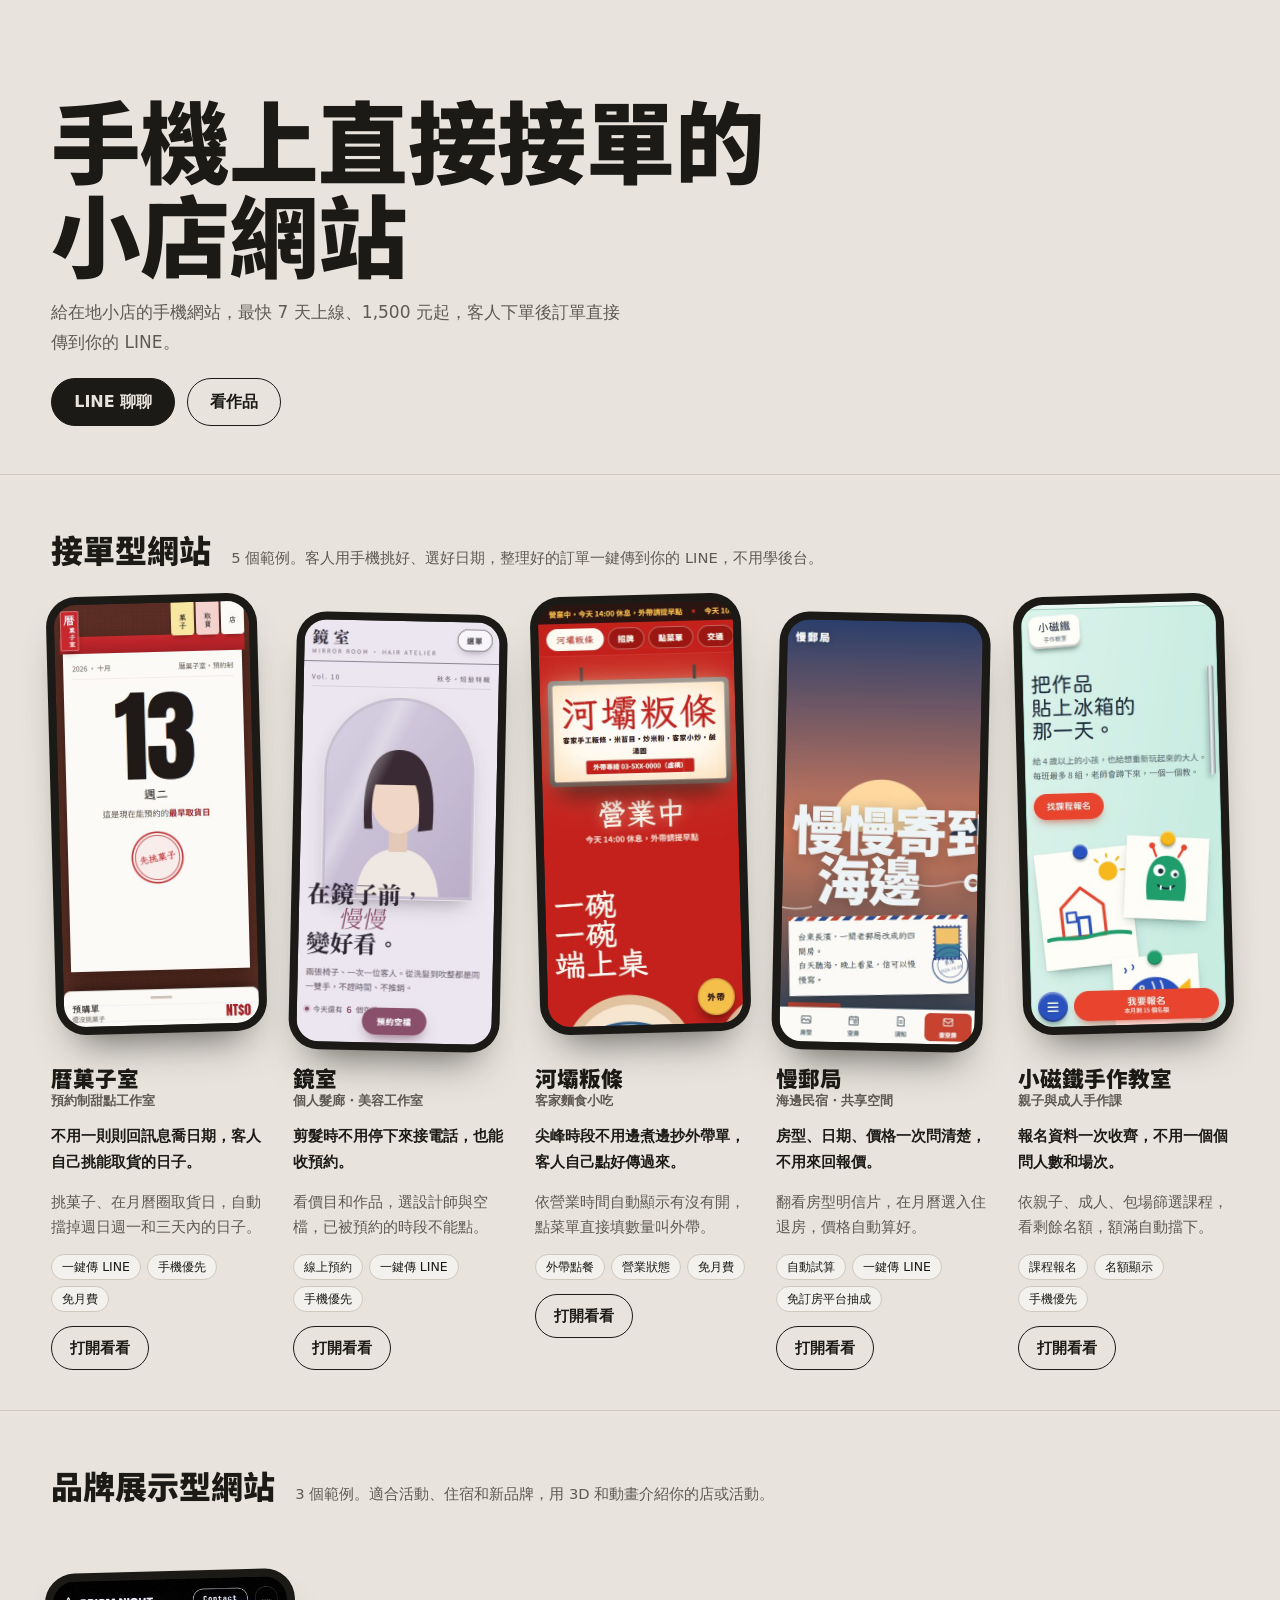
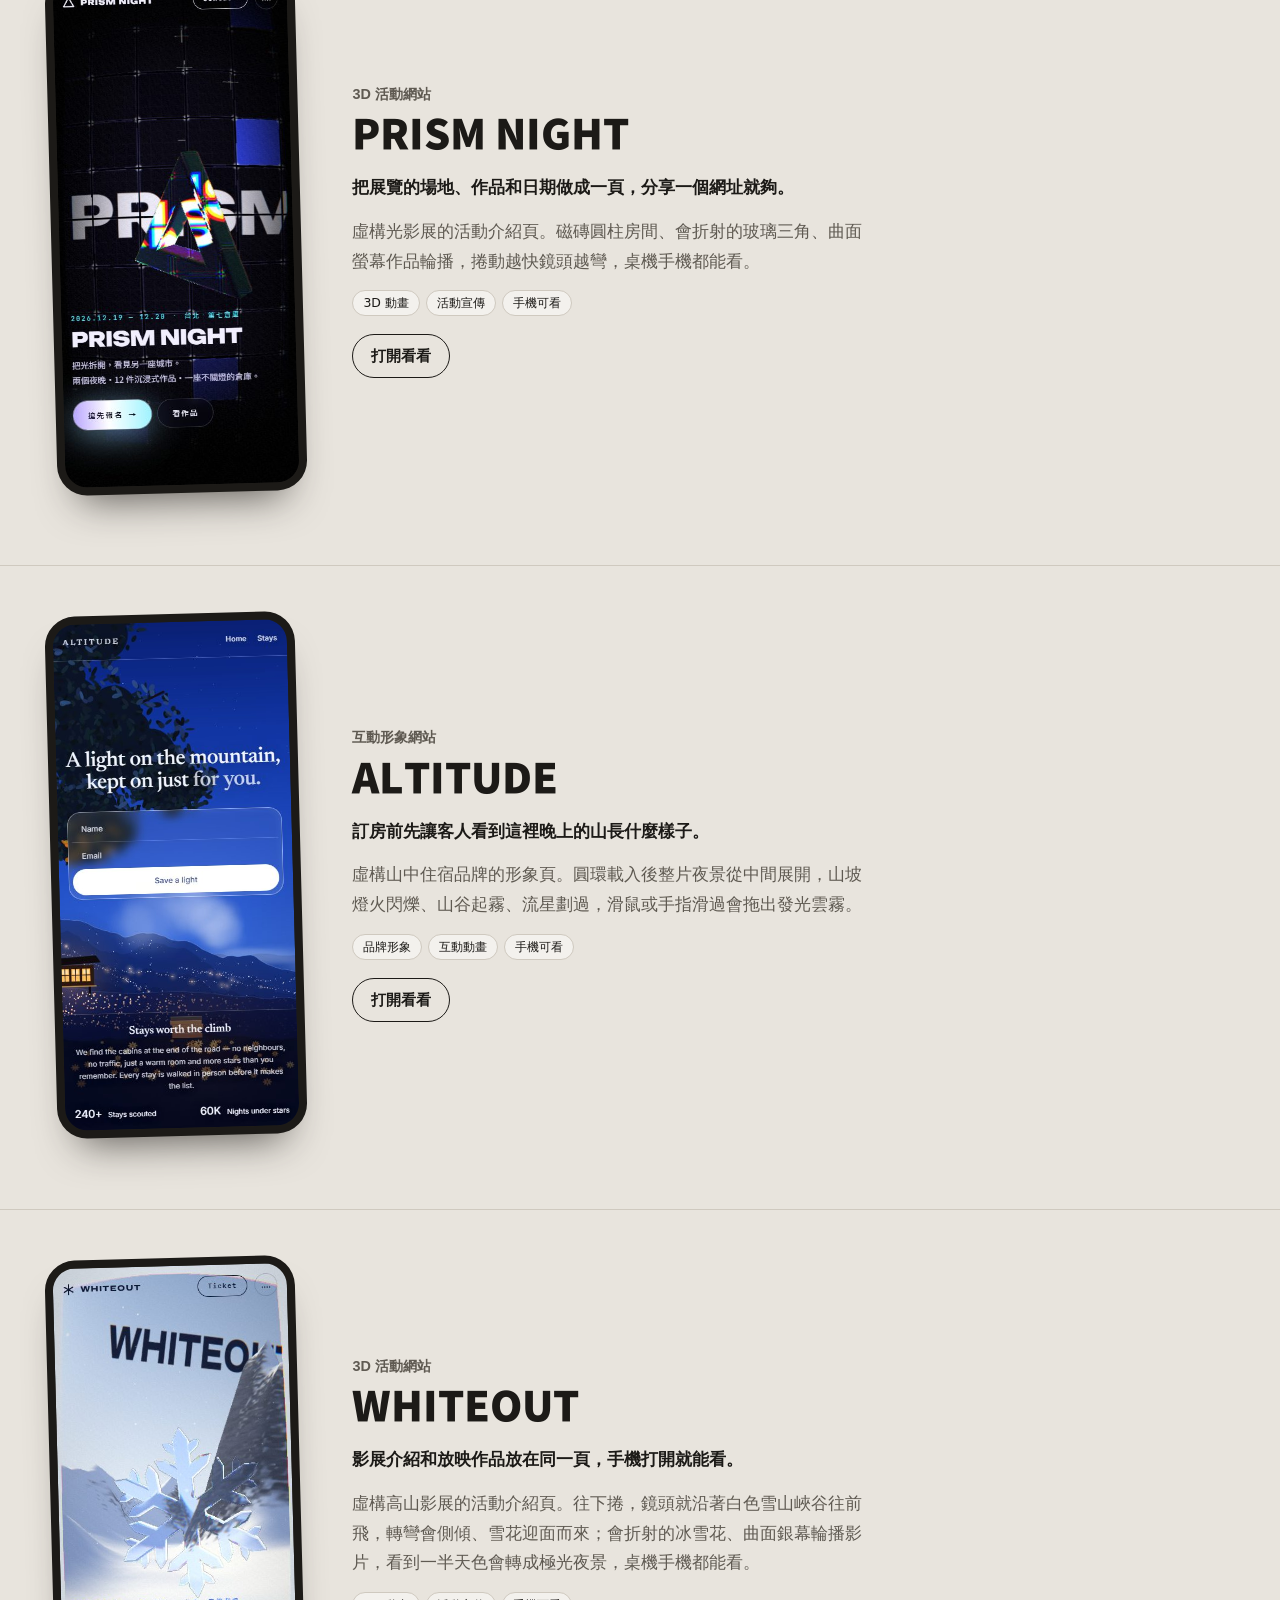
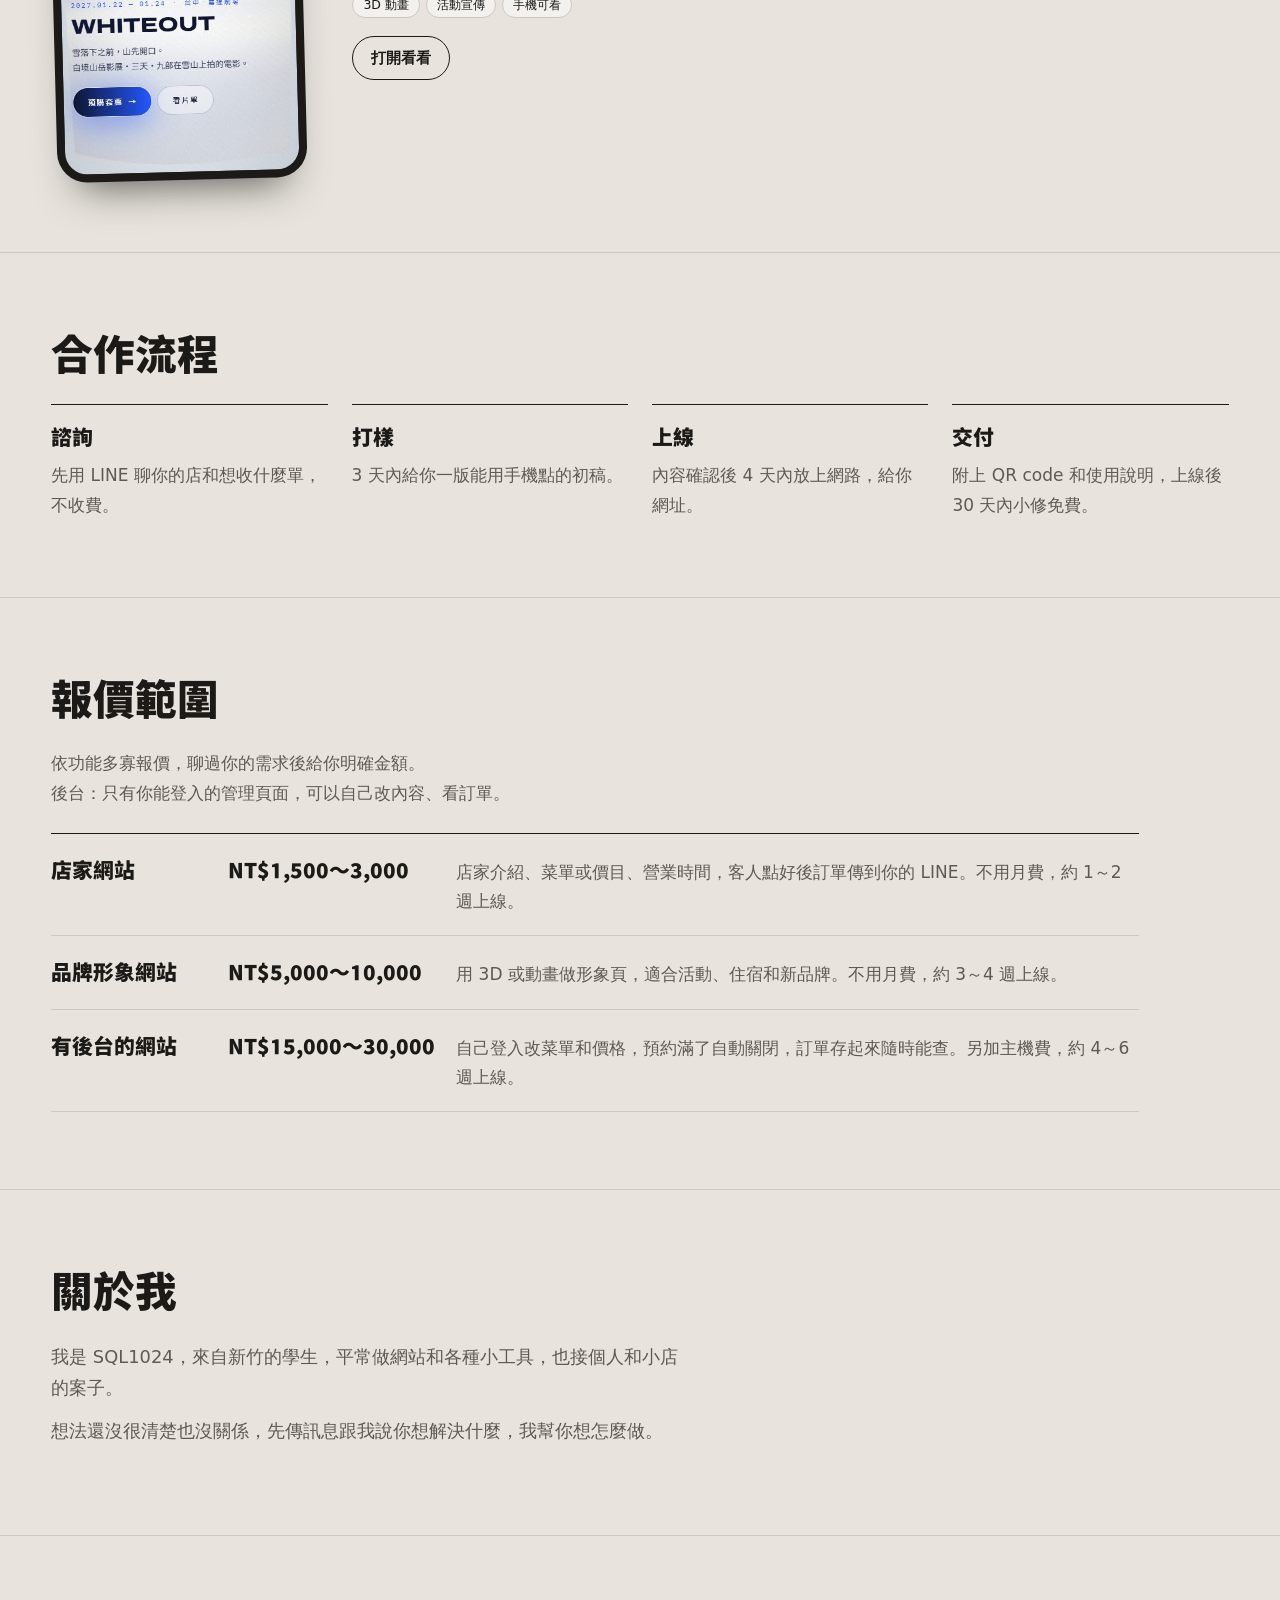
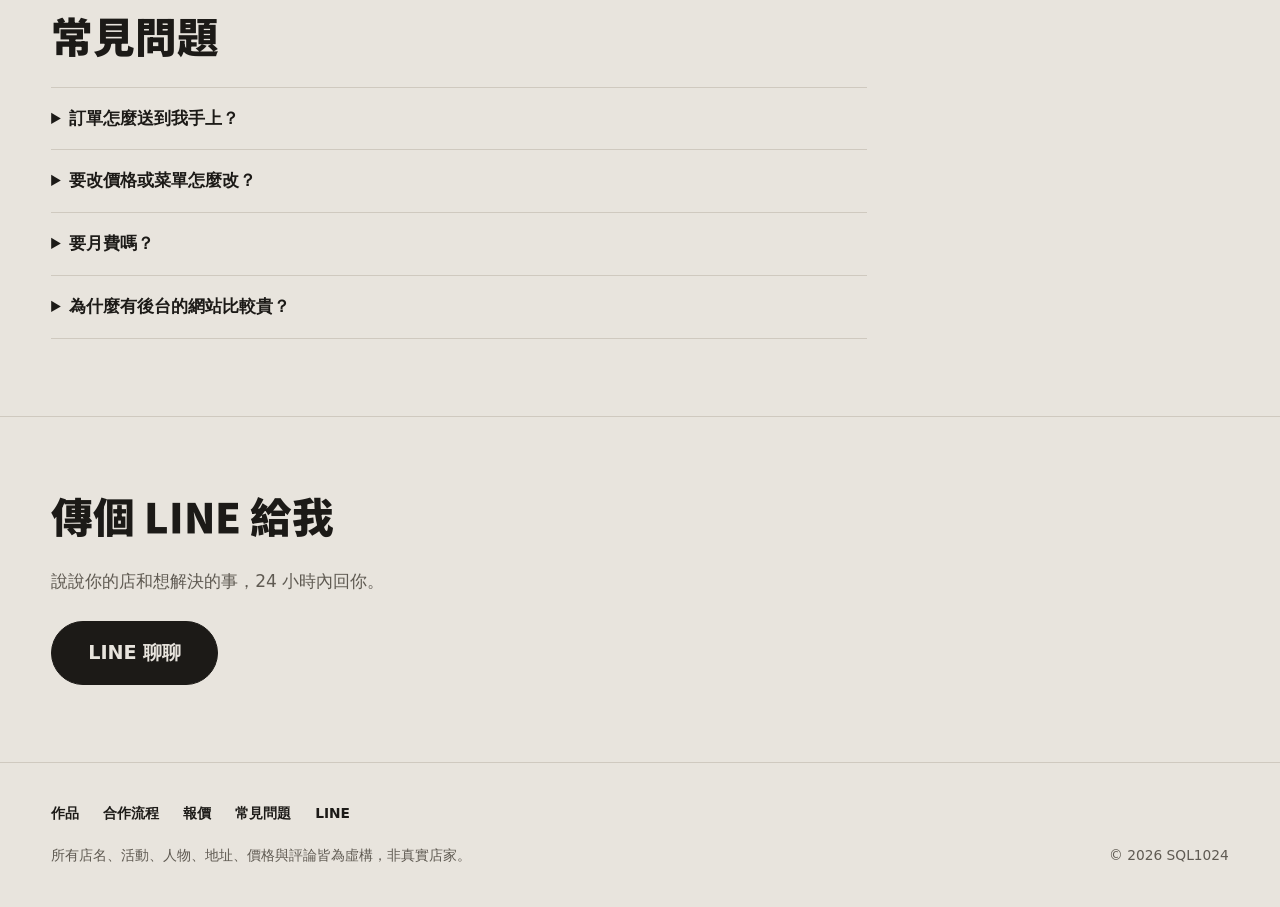
==== commit 1d55d4cc: "Split pricing into three tiers, drop AI-styled details, expand footer Co-Authored-By: Claude Opus 5." ====
--- a/index.html
+++ b/index.html
@@ -27,7 +27,7 @@
   "url": "https://sql1024-sql.github.io/shop-demos/",
   "image": "https://sql1024-sql.github.io/shop-demos/assets/og.jpg",
   "areaServed": "TW",
-  "priceRange": "NT$2,000–30,000",
+  "priceRange": "NT$1,500–30,000",
   "founder": { "@type": "Person", "name": "SQL1024" }
 }
 </script>
@@ -48,7 +48,6 @@
   .btn { min-height: 48px; padding: 0 22px; font-size: 1rem; }
   .btn:hover, .open:hover { background: var(--ink); color: var(--desk); }
   .btn-main { background: var(--ink); color: var(--desk); }
-  .btn-main::before { content: ""; width: 10px; height: 10px; border-radius: 50%; background: #06c755; }
   .btn-main:hover { background: #000; }
   .btn-big { min-height: 64px; padding: 0 36px; font-size: 1.2rem; }
   .fab { display: none; }
@@ -81,15 +80,14 @@
   .sec { max-width: 1400px; margin: 0 auto; padding: clamp(40px, 6vw, 80px) var(--gutter); border-top: 1px solid var(--line); }
   .sec h2 { font-family: "Chiron Hei HK", "Noto Sans TC", sans-serif; font-weight: 900; font-size: clamp(1.6rem, 4vw, 2.6rem); line-height: 1.2; margin: 0 0 24px; }
   .sec > p { margin: 0 0 24px; max-width: 34em; color: var(--soft); }
-  .steps { list-style: none; counter-reset: step; margin: 0; padding: 0; display: grid; grid-template-columns: repeat(auto-fit, minmax(200px, 1fr)); gap: 24px; }
-  .steps li { counter-increment: step; border-top: 3px solid var(--ink); padding-top: 14px; }
+  .steps { list-style: none; margin: 0; padding: 0; display: grid; grid-template-columns: repeat(auto-fit, minmax(200px, 1fr)); gap: 24px; }
+  .steps li { border-top: 1px solid var(--ink); padding-top: 14px; }
   .steps b { font-family: "Chiron Hei HK", "Noto Sans TC", sans-serif; font-weight: 900; font-size: 1.3rem; }
-  .steps b::before { content: counter(step, decimal-leading-zero) "　"; color: var(--soft); }
   .steps p { margin: 6px 0 0; color: var(--soft); }
-  .plans { display: grid; grid-template-columns: repeat(auto-fit, minmax(240px, 1fr)); gap: 20px; }
-  .plan { border: 1.5px solid var(--ink); border-radius: 24px; padding: 24px; background: rgba(255,255,255,.35); }
+  .plans { max-width: 64em; border-top: 1px solid var(--ink); }
+  .plan { display: grid; grid-template-columns: 9em 12em 1fr; gap: 4px 24px; align-items: baseline; padding: 18px 0; border-bottom: 1px solid var(--line); }
   .plan h3 { font-family: "Chiron Hei HK", "Noto Sans TC", sans-serif; font-weight: 900; font-size: 1.3rem; margin: 0; }
-  .plan .price { font-family: "Chiron Hei HK", "Noto Sans TC", sans-serif; font-weight: 900; font-size: 1.8rem; margin: 6px 0 10px; color: var(--ink); }
+  .plan .price { font-family: "Chiron Hei HK", "Noto Sans TC", sans-serif; font-weight: 900; font-size: 1.3rem; margin: 0; color: var(--ink); white-space: nowrap; }
   .plan p { margin: 0; color: var(--soft); }
   #about p { max-width: 36em; margin: 0 0 12px; font-size: 1.05em; }
   .faq details { border-bottom: 1px solid var(--line); max-width: 48em; }
@@ -97,6 +95,9 @@
   .faq summary { padding: 16px 0; font-weight: 700; cursor: pointer; }
   .faq details p { margin: 0 0 18px; color: var(--soft); }
   footer { max-width: 1400px; margin: 0 auto; padding: 28px var(--gutter) 40px; border-top: 1px solid var(--line); display: flex; flex-wrap: wrap; justify-content: space-between; gap: 8px 24px; color: var(--soft); font-size: .86rem; }
+  footer nav { flex-basis: 100%; display: flex; flex-wrap: wrap; gap: 0 24px; }
+  footer nav a { padding: 10px 0; color: var(--ink); font-weight: 700; text-decoration: none; }
+  footer nav a:hover { text-decoration: underline; }
   @media (max-width: 640px) {
     header { padding-bottom: 20px; }
     .shop { flex-basis: min(44vw, 250px); }
@@ -105,6 +106,7 @@
     .extra h3 { font-size: 1.35rem; margin: 18px 0 0; }
     .extra h3 small { font-size: .8rem; margin: 0; }
     .extra p, .extra .tags { margin: 0; font-size: .92rem; }
+    .plan { grid-template-columns: 1fr; }
     .fab { display: inline-flex; position: fixed; right: 16px; bottom: calc(16px + env(safe-area-inset-bottom)); z-index: 10; box-shadow: 0 12px 28px -10px rgba(28,26,23,.7); }
     body { padding-bottom: calc(80px + env(safe-area-inset-bottom)); }
   }
@@ -114,7 +116,7 @@
 <body>
 <header>
   <h1>手機上直接接單的<br>小店網站</h1>
-  <p>給在地小店的手機網站，最快 7 天上線、2,000 元起，客人下單後訂單直接傳到你的 LINE。</p>
+  <p>給在地小店的手機網站，最快 7 天上線、1,500 元起，客人下單後訂單直接傳到你的 LINE。</p>
   <div class="cta">
     <a class="btn btn-main" data-line href="#contact" target="_blank" rel="noopener">LINE 聊聊</a>
     <a class="btn" href="#work">看作品</a>
@@ -171,14 +173,14 @@
 
   <div class="group">
     <h2>品牌展示型網站</h2>
-    <p>3 個範例。給活動、住宿、新品牌：用會動的畫面讓人記住你、想分享出去。</p>
+    <p>3 個範例。適合活動、住宿和新品牌，用 3D 和動畫介紹你的店或活動。</p>
   </div>
   <div class="extras">
     <section class="extra">
       <a class="phone" href="06-prism-night/" tabindex="-1" aria-hidden="true"><img src="assets/06-prism-night.jpg" alt="PRISM NIGHT 手機版首頁：磁磚牆上的巨大 PRISM 字與玻璃三角" width="390" height="844" loading="lazy"></a>
       <div>
         <h3><small>3D 活動網站</small>PRISM NIGHT</h3>
-        <p class="fix">活動資訊不再只是一張海報，網址一貼出去就讓人想點。</p>
+        <p class="fix">把展覽的場地、作品和日期做成一頁，分享一個網址就夠。</p>
         <p>虛構光影展的活動介紹頁。磁磚圓柱房間、會折射的玻璃三角、曲面螢幕作品輪播，捲動越快鏡頭越彎，桌機手機都能看。</p>
         <ul class="tags"><li>3D 動畫</li><li>活動宣傳</li><li>手機可看</li></ul>
         <a class="open" href="06-prism-night/" aria-label="打開看看：PRISM NIGHT">打開看看</a>
@@ -188,7 +190,7 @@
       <a class="phone" href="07-altitude/" tabindex="-1" aria-hidden="true"><img src="assets/07-altitude.jpg" alt="ALTITUDE 手機版首頁：藍色夜空下的群山、樹下亮燈的小木屋與襯線大標" width="390" height="844" loading="lazy"></a>
       <div>
         <h3><small>互動形象網站</small>ALTITUDE</h3>
-        <p class="fix">讓客人訂房前先感受到住在這裡的氣氛。</p>
+        <p class="fix">訂房前先讓客人看到這裡晚上的山長什麼樣子。</p>
         <p>虛構山中住宿品牌的形象頁。圓環載入後整片夜景從中間展開，山坡燈火閃爍、山谷起霧、流星劃過，滑鼠或手指滑過會拖出發光雲霧。</p>
         <ul class="tags"><li>品牌形象</li><li>互動動畫</li><li>手機可看</li></ul>
         <a class="open" href="07-altitude/" aria-label="打開看看：ALTITUDE">打開看看</a>
@@ -198,7 +200,7 @@
       <a class="phone" href="08-whiteout/" tabindex="-1" aria-hidden="true"><img src="assets/08-whiteout.jpg" alt="WHITEOUT 手機版首頁：白色雪山峽谷、天空上的巨大 WHITEOUT 字與冰雪花" width="390" height="844" loading="lazy"></a>
       <div>
         <h3><small>3D 活動網站</small>WHITEOUT</h3>
-        <p class="fix">讓活動頁本身就是話題，觀眾會主動截圖分享。</p>
+        <p class="fix">影展介紹和放映作品放在同一頁，手機打開就能看。</p>
         <p>虛構高山影展的活動介紹頁。往下捲，鏡頭就沿著白色雪山峽谷往前飛，轉彎會側傾、雪花迎面而來；會折射的冰雪花、曲面銀幕輪播影片，看到一半天色會轉成極光夜景，桌機手機都能看。</p>
         <ul class="tags"><li>3D 動畫</li><li>活動宣傳</li><li>手機可看</li></ul>
         <a class="open" href="08-whiteout/" aria-label="打開看看：WHITEOUT">打開看看</a>
@@ -218,11 +220,11 @@
 
   <section class="sec" aria-labelledby="price-h">
     <h2 id="price-h">報價範圍</h2>
-    <p>依功能多寡報價，聊過你的需求後給你明確金額。</p>
+    <p>依功能多寡報價，聊過你的需求後給你明確金額。<br>後台：只有你能登入的管理頁面，可以自己改內容、看訂單。</p>
     <div class="plans">
-      <article class="plan"><h3>小店名片頁</h3><p class="price">NT$2,000～4,000</p><p>一頁看完店家介紹、菜單或價目、營業時間、地圖和 LINE 按鈕。約 7 天上線。</p></article>
-      <article class="plan"><h3>接單型網站</h3><p class="price">NT$8,000～15,000</p><p>客人選品項或時段、價格自動算好，訂單整理成文字傳到你的 LINE。約 2 週上線。</p></article>
-      <article class="plan"><h3>品牌展示型網站</h3><p class="price">NT$15,000～30,000</p><p>3D 或動畫形象頁，適合活動、住宿和新品牌。約 3～4 週上線。</p></article>
+      <article class="plan"><h3>店家網站</h3><p class="price">NT$1,500～3,000</p><p>店家介紹、菜單或價目、營業時間，客人點好後訂單傳到你的 LINE。不用月費，約 1～2 週上線。</p></article>
+      <article class="plan"><h3>品牌形象網站</h3><p class="price">NT$5,000～10,000</p><p>用 3D 或動畫做形象頁，適合活動、住宿和新品牌。不用月費，約 3～4 週上線。</p></article>
+      <article class="plan"><h3>有後台的網站</h3><p class="price">NT$15,000～30,000</p><p>自己登入改菜單和價格，預約滿了自動關閉，訂單存起來隨時能查。另加主機費，約 4～6 週上線。</p></article>
     </div>
   </section>
 
@@ -236,28 +238,39 @@
     <h2 id="faq-h">常見問題</h2>
     <details>
       <summary>訂單怎麼送到我手上？</summary>
-      <p>客人選好後，網站會把訂單整理成一段文字；客人按「傳到 LINE」打開 LINE、選你的帳號送出，你就會在 LINE 收到，也可以複製文字貼給你。網站本身不存訂單、沒有後台，確認和收款都在 LINE 上跟客人談。</p>
+      <p>客人選好後，網站會把訂單整理成一段文字；客人按「傳到 LINE」打開 LINE、選你的帳號送出，你就會在 LINE 收到，也可以複製文字貼給你。網站本身不存訂單，確認和收款都在 LINE 上跟客人談；選有後台的網站，訂單會存起來，登入就能查。</p>
     </details>
     <details>
       <summary>要改價格或菜單怎麼改？</summary>
-      <p>價格、菜單、營業時間和公休日都寫在網站的資料裡，傳 LINE 告訴我要改什麼，我改好重新上線，上線 30 天內免費，之後改文字或價格每次 NT$300。範例裡「已被預約」的時段和剩餘名額是示範資料，不會跟真實預約自動同步；正式上線時可以由我依你給的狀況手動更新，或拿掉改在 LINE 上確認。</p>
+      <p>價格、菜單、營業時間和公休日都寫在網站的資料裡，傳 LINE 告訴我要改什麼，我改好重新上線，上線 30 天內免費，之後改文字或價格每次 NT$300。範例裡「已被預約」的時段和剩餘名額是示範資料，不會跟真實預約自動同步；正式上線時可以由我依你給的狀況手動更新，或拿掉改在 LINE 上確認。選有後台的網站，就能自己登入改。</p>
     </details>
     <details>
       <summary>要月費嗎？</summary>
-      <p>不用。網站是純網頁，沒有後台和資料庫，可以放在免費的網頁空間（例如 Cloudflare Pages）。只有想用自己的網址（例如 .com.tw）時，每年要付網域費約 NT$400～800。</p>
+      <p>店家網站和品牌形象網站不用，它們是純網頁，可以放在免費的網頁空間（例如 Cloudflare Pages）。有後台的網站需要主機和資料庫，一般小店用量每月約 NT$0～300。想用自己的網址（例如 .com.tw）的話，每年另付網域費約 NT$400～800。</p>
+    </details>
+    <details>
+      <summary>為什麼有後台的網站比較貴？</summary>
+      <p>因為要多做一整套東西：除了客人看到的頁面，還要做只有你能登入的管理頁面，以及存訂單和菜單的資料庫。網站會存客人的姓名和電話，所以登入保護和資料安全要多花時間做好。上線後主機也要持續運作，壞了要有人修，所以工時和責任都比純網頁多很多。</p>
     </details>
   </section>
 
   <section class="sec" id="contact" aria-labelledby="contact-h">
-    <h2 id="contact-h">想讓你的店也能用手機接單？</h2>
-    <p>傳個 LINE 說說你的店，我會在 24 小時 內回你。</p>
+    <h2 id="contact-h">傳個 LINE 給我</h2>
+    <p>說說你的店和想解決的事，24 小時內回你。</p>
     <a class="btn btn-main btn-big" data-line href="#contact" target="_blank" rel="noopener">LINE 聊聊</a>
   </section>
 </main>
 
 <footer>
+  <nav aria-label="頁尾導覽">
+    <a href="#work">作品</a>
+    <a href="#process-h">合作流程</a>
+    <a href="#price-h">報價</a>
+    <a href="#faq-h">常見問題</a>
+    <a data-line href="#contact" target="_blank" rel="noopener">LINE</a>
+  </nav>
   <span>所有店名、活動、人物、地址、價格與評論皆為虛構，非真實店家。</span>
-  <span>製作：SQL1024</span>
+  <span>© 2026 SQL1024</span>
 </footer>
 
 <a class="btn btn-main fab" data-line href="#contact" target="_blank" rel="noopener">LINE 聊聊</a>
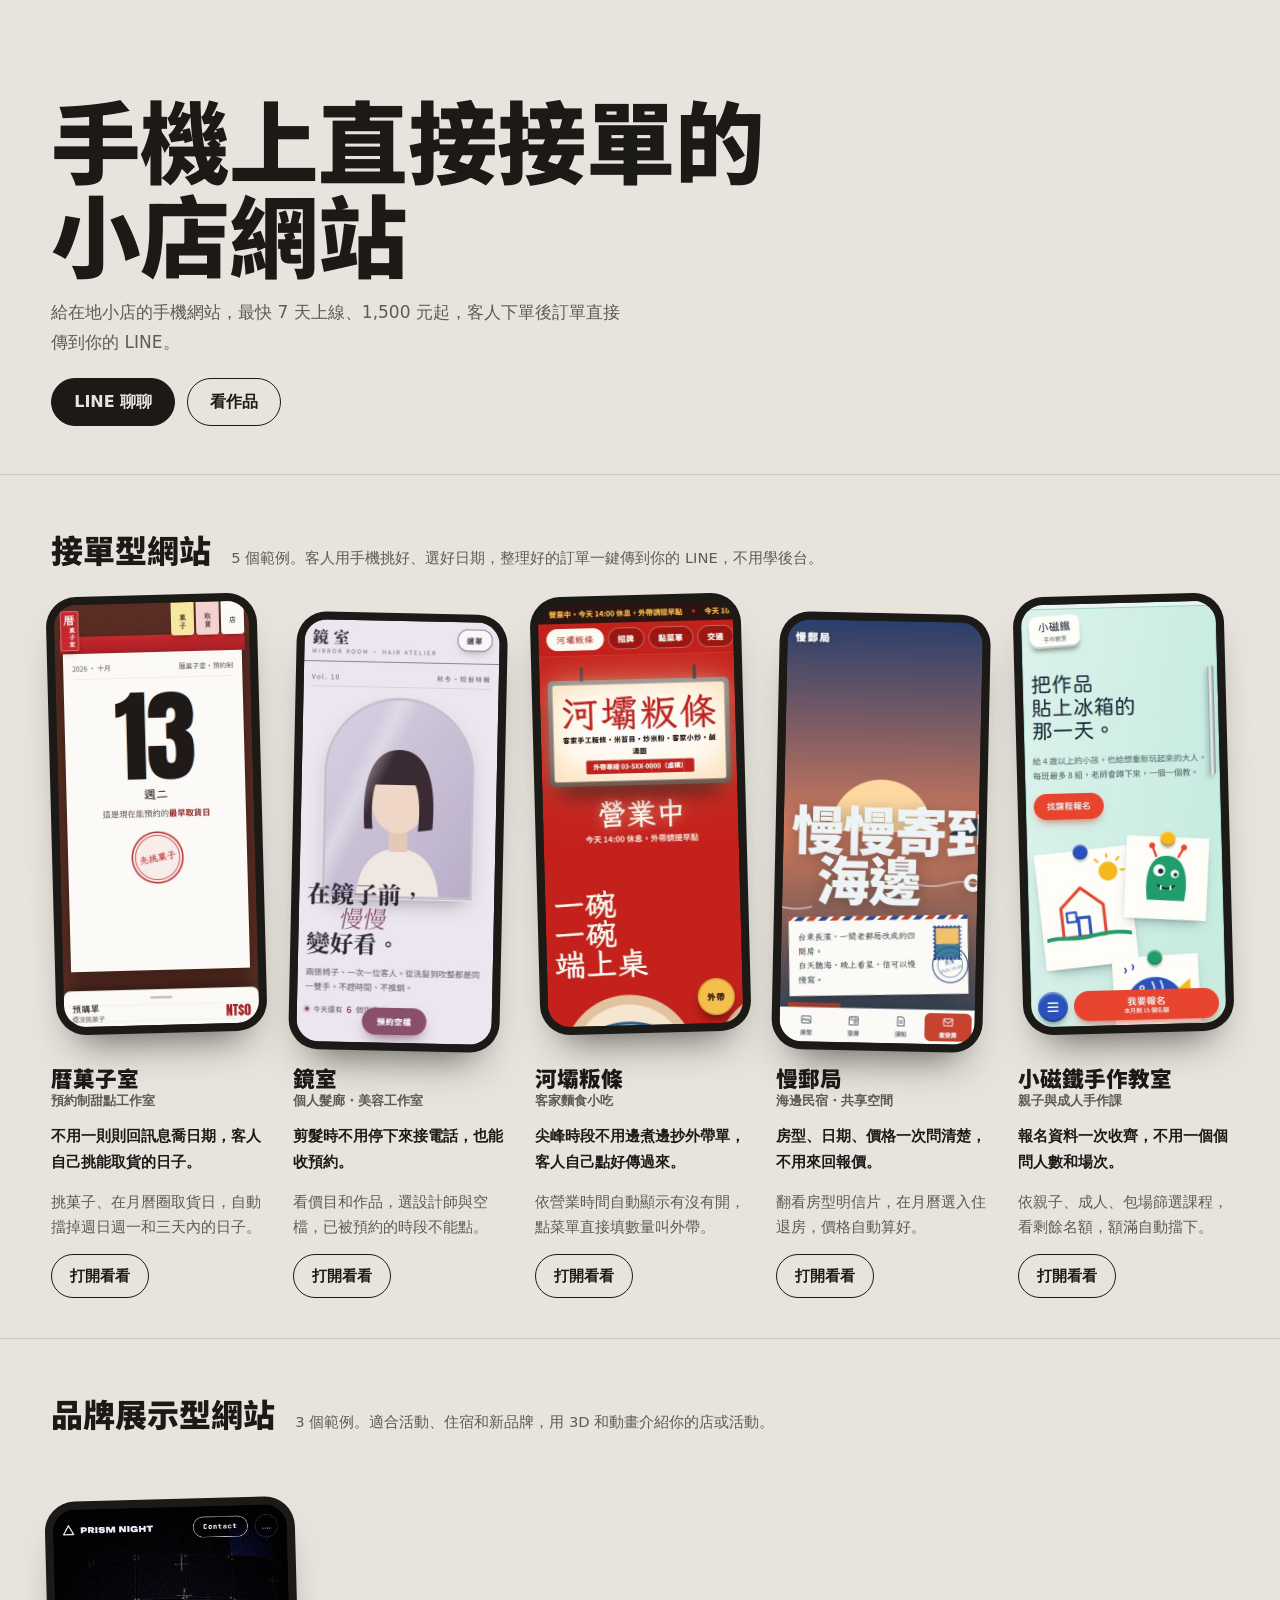
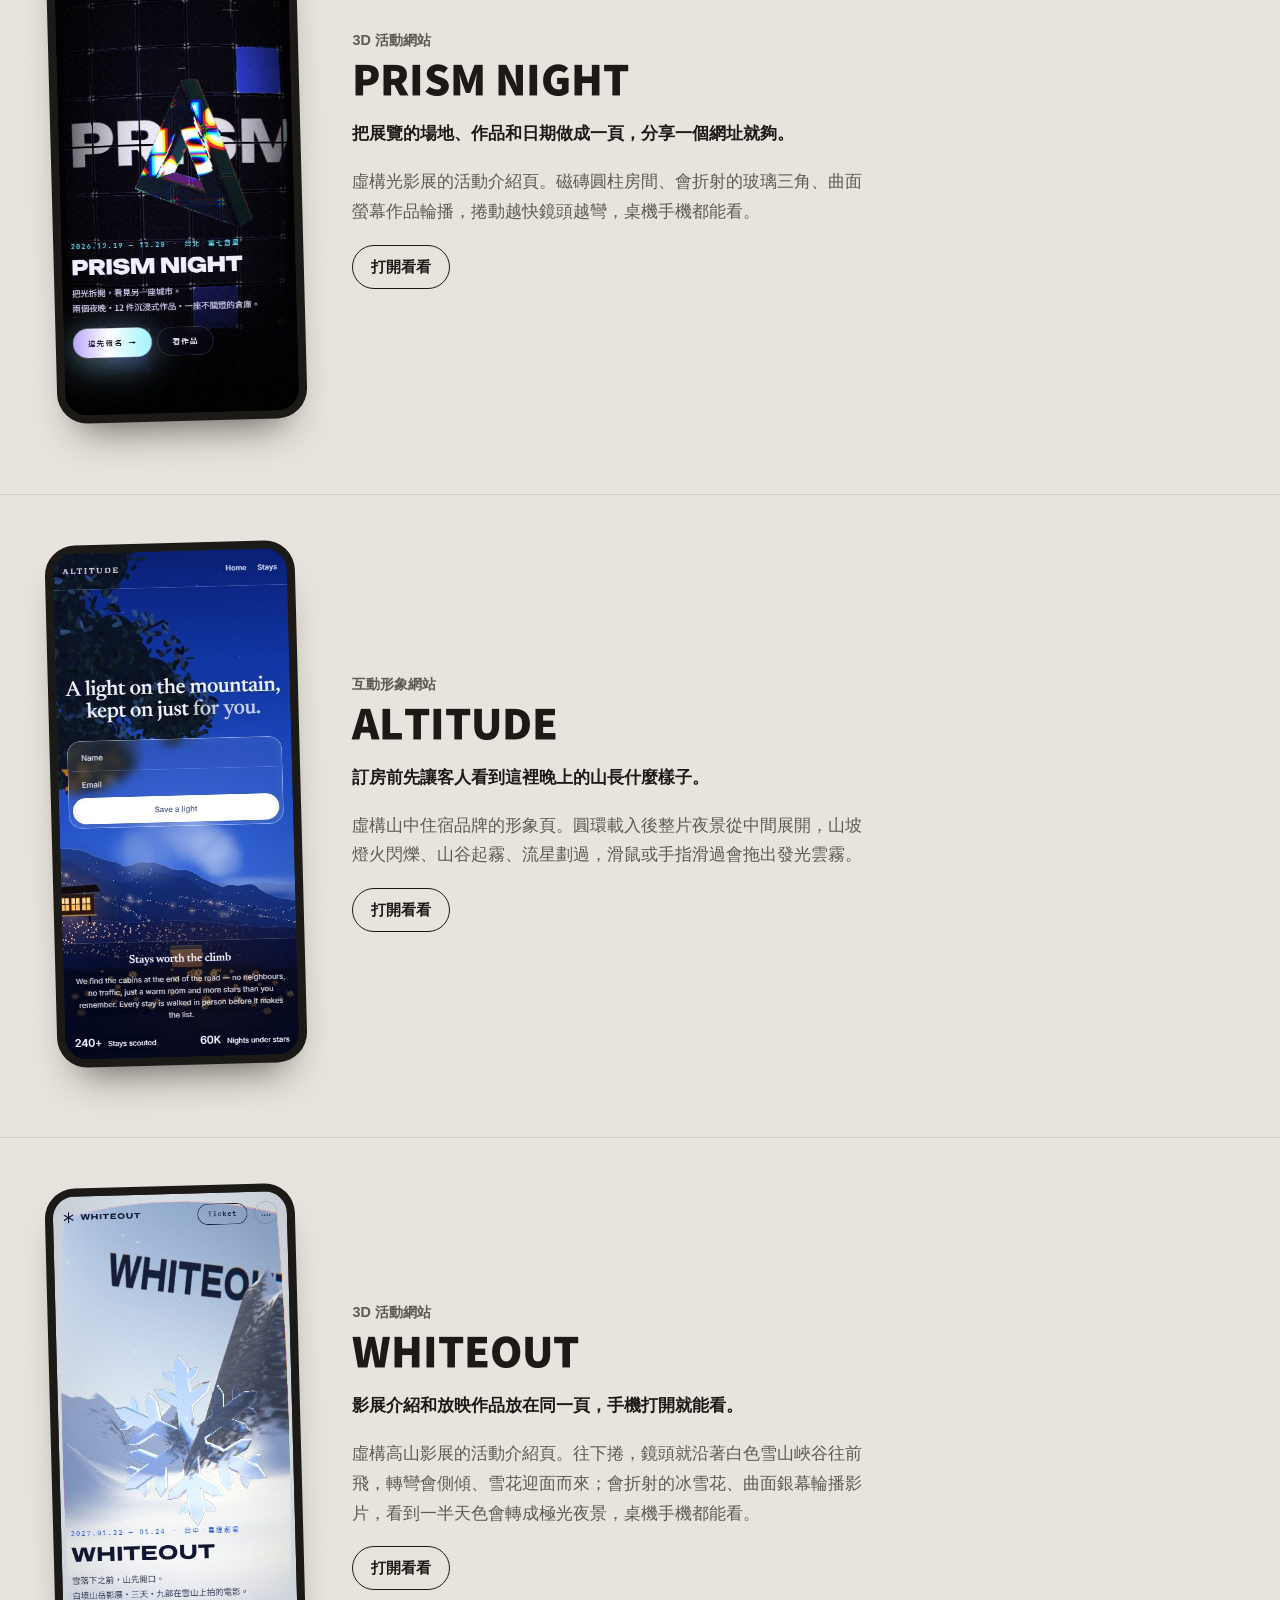
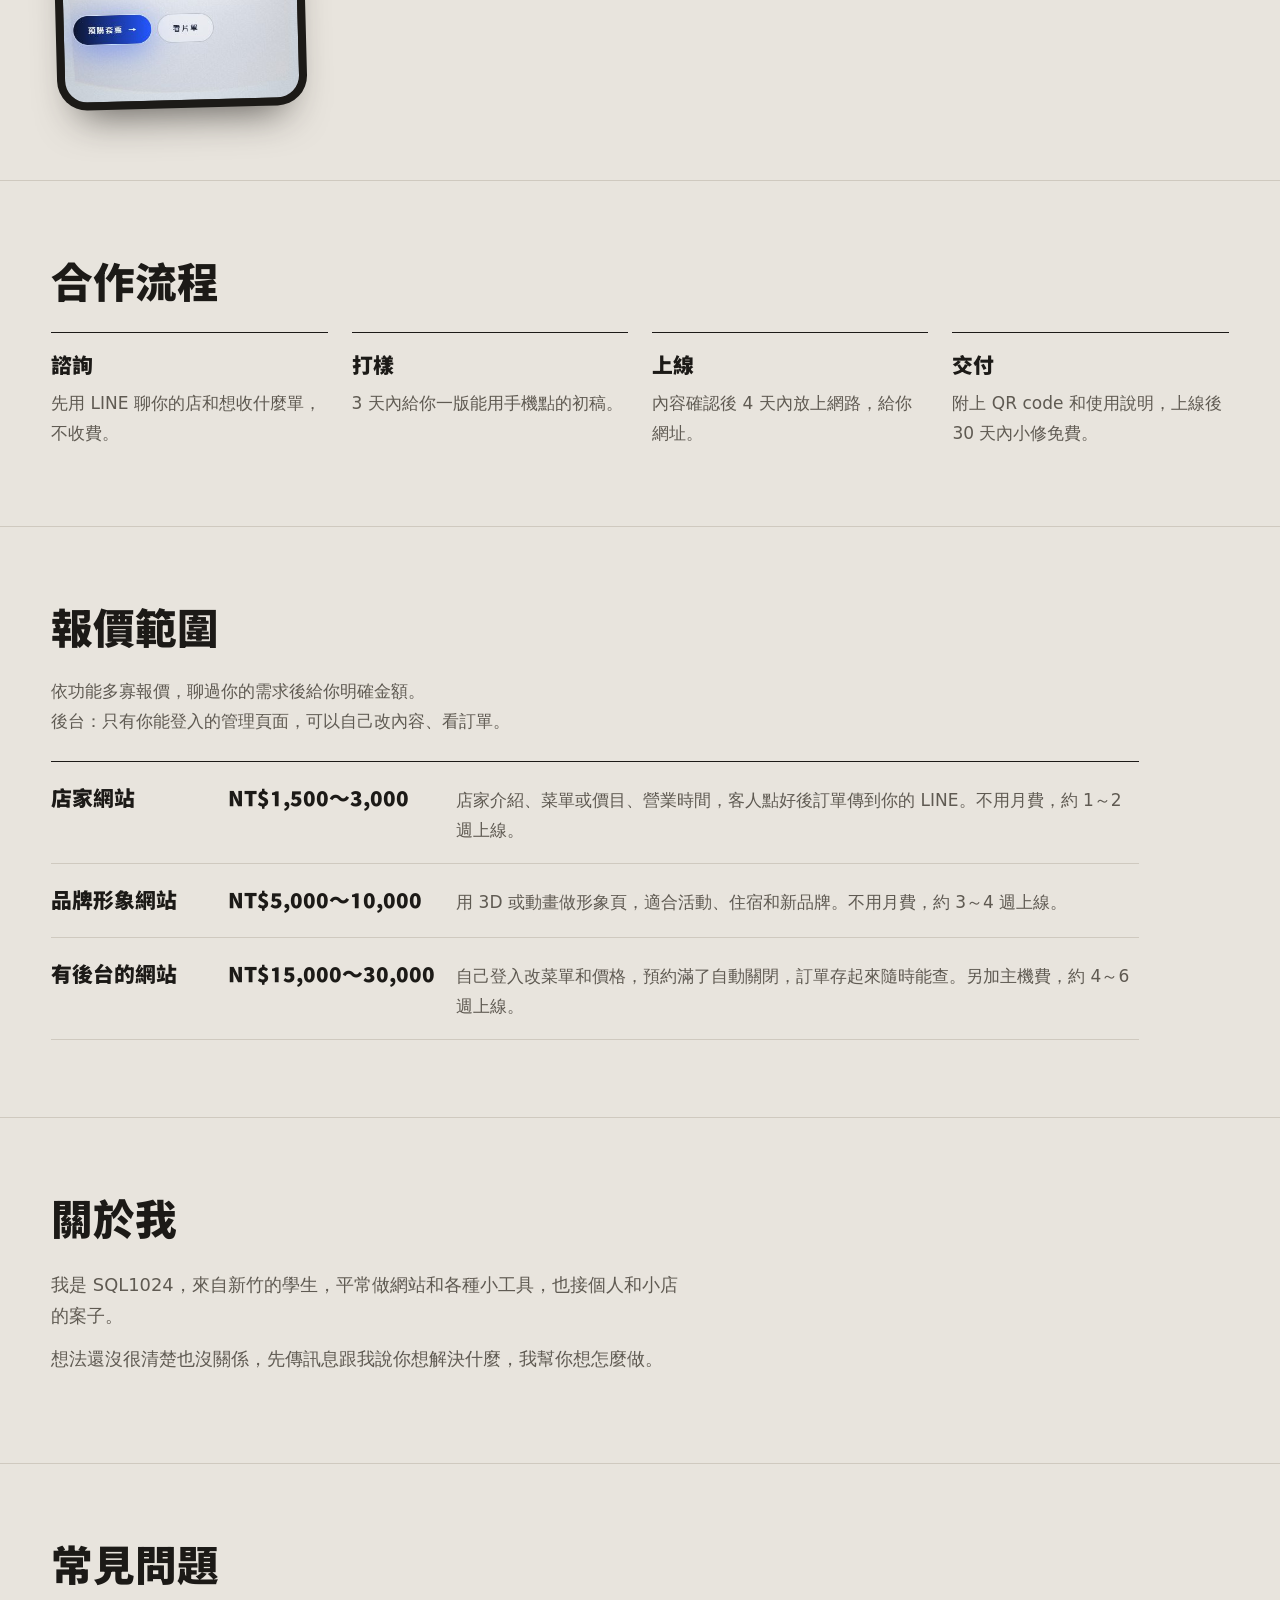
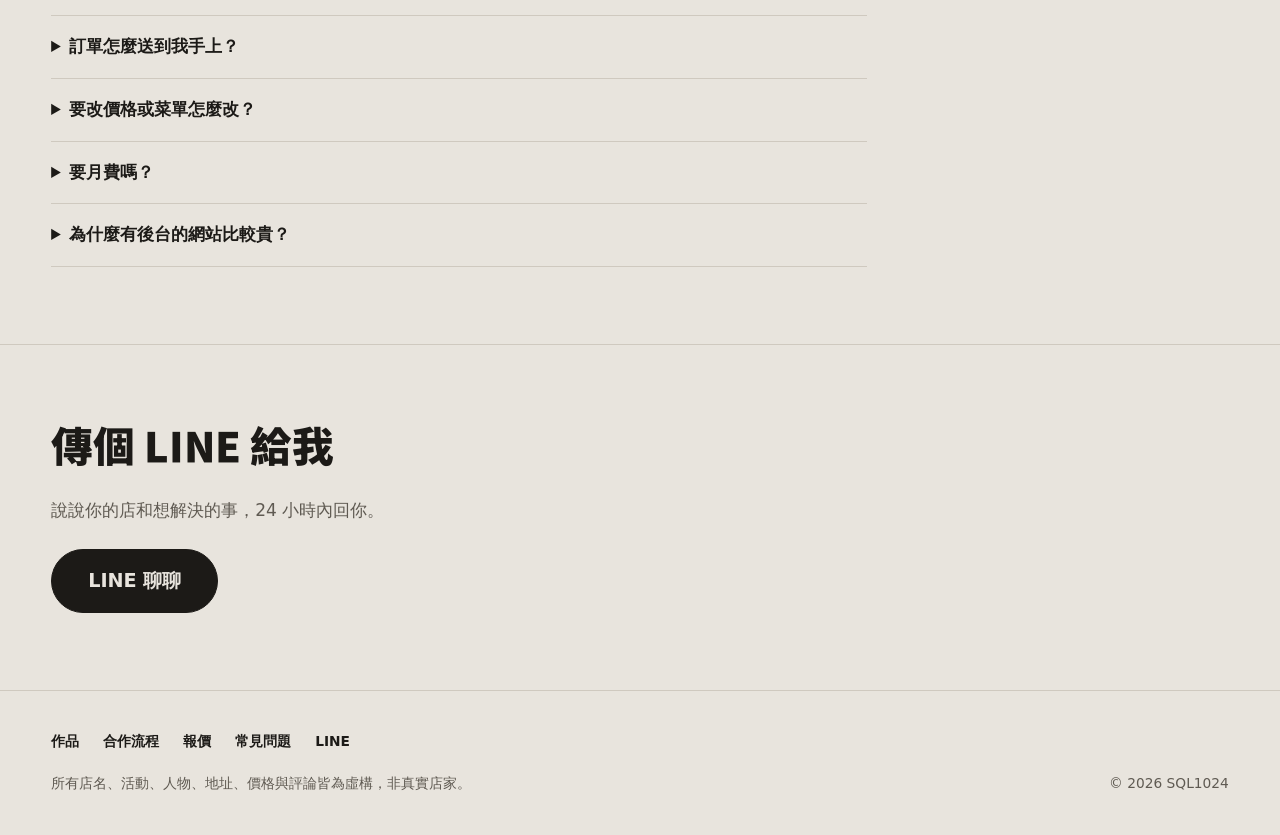
==== commit ebe47bd6: "Remove tags from portfolio cards Co-Authored-By: Claude Opus 5.5 <noreply@anthropic.com>" ====
--- a/index.html
+++ b/index.html
@@ -64,16 +64,13 @@
   .shop h3 small, .extra h3 small { display: block; font-family: "Noto Sans TC", sans-serif; font-weight: 700; font-size: .8rem; color: var(--soft); }
   .shop p { margin: 0; color: var(--soft); font-size: .92rem; }
   .shop .fix, .extra .fix { color: var(--ink); font-weight: 700; }
-  .tags { list-style: none; margin: 0; padding: 0; display: flex; flex-wrap: wrap; gap: 6px; }
-  .tags li { padding: 1px 10px; border: 1px solid var(--line); border-radius: 999px; background: rgba(255,255,255,.45); font-size: .78rem; }
   .open { justify-self: start; }
   .extra { max-width: 1400px; margin: 0 auto; padding: clamp(24px, 4vw, 48px) var(--gutter) clamp(40px, 6vw, 72px); border-top: 1px solid var(--line); display: grid; grid-template-columns: min(72vw, 250px) 1fr; gap: clamp(20px, 4vw, 56px); align-items: center; }
   .extras .extra:first-child { border-top: 0; }
   .extra .phone { transform: rotate(-1.5deg); }
   .extra h3 { font-family: "Chiron Hei HK", "Noto Sans TC", sans-serif; font-weight: 900; font-size: clamp(1.6rem, 4vw, 2.6rem); line-height: 1.2; margin: 0 0 14px; }
   .extra h3 small { font-size: .9rem; margin-bottom: 6px; }
-  .extra p { margin: 0 0 14px; max-width: 30em; color: var(--soft); }
-  .extra .tags { margin-bottom: 18px; }
+  .extra p { margin: 0 0 18px; max-width: 30em; color: var(--soft); }
   .group { max-width: 1400px; margin: 0 auto; padding: clamp(24px, 4vw, 48px) var(--gutter) 8px; border-top: 1px solid var(--line); display: flex; flex-wrap: wrap; align-items: baseline; gap: 4px 20px; }
   .group h2 { font-family: "Chiron Hei HK", "Noto Sans TC", sans-serif; font-weight: 900; font-size: clamp(1.4rem, 3vw, 2rem); margin: 0; }
   .group p { margin: 0; color: var(--soft); font-size: .92rem; }
@@ -105,7 +102,7 @@
     .extra { flex: 0 0 min(44vw, 250px); scroll-snap-align: start; margin: 0; padding: 0; border: 0; grid-template-columns: 1fr; gap: 14px; align-items: start; align-content: start; }
     .extra h3 { font-size: 1.35rem; margin: 18px 0 0; }
     .extra h3 small { font-size: .8rem; margin: 0; }
-    .extra p, .extra .tags { margin: 0; font-size: .92rem; }
+    .extra p { margin: 0; font-size: .92rem; }
     .plan { grid-template-columns: 1fr; }
     .fab { display: inline-flex; position: fixed; right: 16px; bottom: calc(16px + env(safe-area-inset-bottom)); z-index: 10; box-shadow: 0 12px 28px -10px rgba(28,26,23,.7); }
     body { padding-bottom: calc(80px + env(safe-area-inset-bottom)); }
@@ -134,7 +131,6 @@
       <h3>暦菓子室<small>預約制甜點工作室</small></h3>
       <p class="fix">不用一則則回訊息喬日期，客人自己挑能取貨的日子。</p>
       <p>挑菓子、在月曆圈取貨日，自動擋掉週日週一和三天內的日子。</p>
-      <ul class="tags"><li>一鍵傳 LINE</li><li>手機優先</li><li>免月費</li></ul>
       <a class="open" href="01-dessert/" aria-label="打開看看：暦菓子室">打開看看</a>
     </li>
     <li class="shop">
@@ -142,7 +138,6 @@
       <h3>鏡室<small>個人髮廊・美容工作室</small></h3>
       <p class="fix">剪髮時不用停下來接電話，也能收預約。</p>
       <p>看價目和作品，選設計師與空檔，已被預約的時段不能點。</p>
-      <ul class="tags"><li>線上預約</li><li>一鍵傳 LINE</li><li>手機優先</li></ul>
       <a class="open" href="02-salon/" aria-label="打開看看：鏡室">打開看看</a>
     </li>
     <li class="shop">
@@ -150,7 +145,6 @@
       <h3>河壩粄條<small>客家麵食小吃</small></h3>
       <p class="fix">尖峰時段不用邊煮邊抄外帶單，客人自己點好傳過來。</p>
       <p>依營業時間自動顯示有沒有開，點菜單直接填數量叫外帶。</p>
-      <ul class="tags"><li>外帶點餐</li><li>營業狀態</li><li>免月費</li></ul>
       <a class="open" href="03-hakka-noodles/" aria-label="打開看看：河壩粄條">打開看看</a>
     </li>
     <li class="shop">
@@ -158,7 +152,6 @@
       <h3>慢郵局<small>海邊民宿・共享空間</small></h3>
       <p class="fix">房型、日期、價格一次問清楚，不用來回報價。</p>
       <p>翻看房型明信片，在月曆選入住退房，價格自動算好。</p>
-      <ul class="tags"><li>自動試算</li><li>一鍵傳 LINE</li><li>免訂房平台抽成</li></ul>
       <a class="open" href="04-guesthouse/" aria-label="打開看看：慢郵局">打開看看</a>
     </li>
     <li class="shop">
@@ -166,7 +159,6 @@
       <h3>小磁鐵手作教室<small>親子與成人手作課</small></h3>
       <p class="fix">報名資料一次收齊，不用一個個問人數和場次。</p>
       <p>依親子、成人、包場篩選課程，看剩餘名額，額滿自動擋下。</p>
-      <ul class="tags"><li>課程報名</li><li>名額顯示</li><li>手機優先</li></ul>
       <a class="open" href="05-craft-studio/" aria-label="打開看看：小磁鐵手作教室">打開看看</a>
     </li>
   </ul>
@@ -182,7 +174,6 @@
         <h3><small>3D 活動網站</small>PRISM NIGHT</h3>
         <p class="fix">把展覽的場地、作品和日期做成一頁，分享一個網址就夠。</p>
         <p>虛構光影展的活動介紹頁。磁磚圓柱房間、會折射的玻璃三角、曲面螢幕作品輪播，捲動越快鏡頭越彎，桌機手機都能看。</p>
-        <ul class="tags"><li>3D 動畫</li><li>活動宣傳</li><li>手機可看</li></ul>
         <a class="open" href="06-prism-night/" aria-label="打開看看：PRISM NIGHT">打開看看</a>
       </div>
     </section>
@@ -192,7 +183,6 @@
         <h3><small>互動形象網站</small>ALTITUDE</h3>
         <p class="fix">訂房前先讓客人看到這裡晚上的山長什麼樣子。</p>
         <p>虛構山中住宿品牌的形象頁。圓環載入後整片夜景從中間展開，山坡燈火閃爍、山谷起霧、流星劃過，滑鼠或手指滑過會拖出發光雲霧。</p>
-        <ul class="tags"><li>品牌形象</li><li>互動動畫</li><li>手機可看</li></ul>
         <a class="open" href="07-altitude/" aria-label="打開看看：ALTITUDE">打開看看</a>
       </div>
     </section>
@@ -202,7 +192,6 @@
         <h3><small>3D 活動網站</small>WHITEOUT</h3>
         <p class="fix">影展介紹和放映作品放在同一頁，手機打開就能看。</p>
         <p>虛構高山影展的活動介紹頁。往下捲，鏡頭就沿著白色雪山峽谷往前飛，轉彎會側傾、雪花迎面而來；會折射的冰雪花、曲面銀幕輪播影片，看到一半天色會轉成極光夜景，桌機手機都能看。</p>
-        <ul class="tags"><li>3D 動畫</li><li>活動宣傳</li><li>手機可看</li></ul>
         <a class="open" href="08-whiteout/" aria-label="打開看看：WHITEOUT">打開看看</a>
       </div>
     </section>
